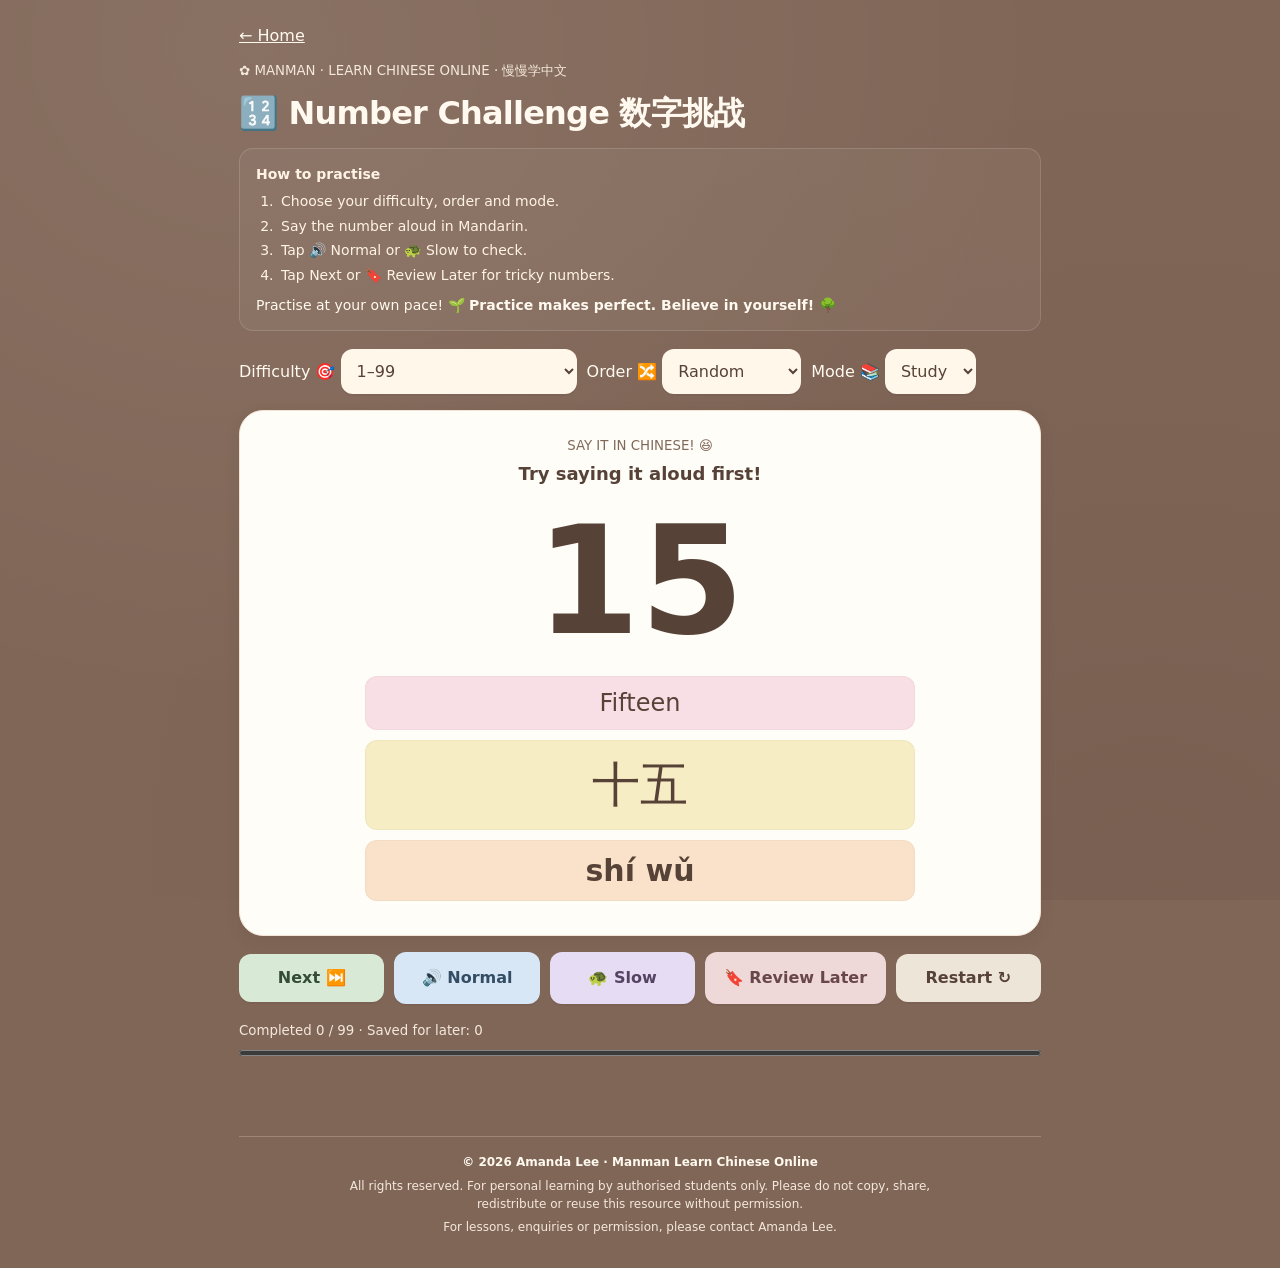
==== numbers.html @ 2c516706 "Match English–Chinese–Pinyin ordering and add restart outside Number Challenge card" ====
<!doctype html><html lang="en"><head><meta charset="utf-8"><meta name="viewport" content="width=device-width,initial-scale=1"><title>Manman · Learn Chinese Online</title><style>*{box-sizing:border-box}body{margin:0;background:#806657;color:#fff9ef;font:16px system-ui,sans-serif}main{max-width:850px;margin:auto;padding:24px}h1{margin:12px 0}p{line-height:1.5}select,button{font:inherit;border:0;border-radius:12px;padding:12px;color:#574238;background:#fff7e9}button{cursor:pointer;font-weight:700;min-height:48px}.controls,.actions{display:flex;flex-wrap:wrap;gap:10px;margin:16px 0;align-items:center}.card{background:#fffdf7;color:#574238;border-radius:24px;padding:24px;text-align:center}.number{font-size:clamp(80px,20vw,150px);font-weight:800;line-height:1.1;margin:12px}.hint{max-width:550px;margin:auto;display:grid;gap:10px}.hint div{padding:12px;border-radius:12px}.en{background:#f8dfe5;font-size:24px}.py{background:#f9e2c9;font-size:30px;font-weight:700}.zh{background:#f7edc4;font-size:48px}.actions button{flex:1 1 120px;background:#f6e5b9}.actions button.audio{background:#e6dcf3}small{color:#f4e8dc}[hidden]{display:none!important}#status{min-height:44px}button:focus-visible,select:focus-visible{outline:3px solid #f6e5b9}@media(max-width:600px){main{padding:15px}.controls label{flex:1 1 130px;display:flex;flex-direction:column;gap:5px}.controls select{width:100%}.card{padding:18px 12px}.actions button{flex:1 1 130px}.zh{font-size:clamp(32px,9vw,48px)}}#celebrate{position:fixed;inset:0;background:#49352de8;display:grid;place-items:center;z-index:10;padding:20px;overflow:hidden}#celebrate article{position:relative;z-index:2;text-align:center;background:#fffdf7;color:#574238;border-radius:24px;padding:32px;max-width:450px;width:100%;box-shadow:0 12px 40px #0004}#celebrate h2{font-size:clamp(24px,6vw,36px)}#celebrate button{background:#f6e5b9}.confetti{position:absolute;top:-20px;width:10px;height:16px;animation:fall 3s linear forwards;pointer-events:none}@keyframes fall{to{transform:translate(var(--drift),110vh) rotate(720deg)}}@media(prefers-reduced-motion:reduce){.confetti{display:none}}progress{width:100%;height:12px;accent-color:#f6e5b9;margin-top:8px}.actions .icon-button{font-size:26px;line-height:1;flex:0 1 76px;min-width:58px;min-height:52px}.actions #next{flex:1 1 140px}.actions #device{flex:1 1 100%}@media(max-width:420px){.actions{gap:8px}.actions .icon-button{flex:1 1 48px;min-width:48px}.actions #next{flex:1 1 100px}}.actions .icon-button{font-size:16px;line-height:1.35;flex:1 1 110px;min-width:98px;white-space:nowrap}.actions #next{flex:1 1 110px}@media(max-width:480px){.actions .icon-button,.actions #next{flex:1 1 calc(50% - 8px);min-width:0;font-size:15px}}.actions #later{flex:1 1 145px;background:#d7e7f6}.actions #later:disabled{opacity:.45;cursor:default}@media(max-width:480px){.actions #later{flex:1 1 calc(50% - 8px);min-width:0}}.practice-guide{border-top:1px solid #ffffff30;padding-top:16px;margin-top:8px;text-align:center;color:#f4e8dc;font-size:13px;line-height:1.6}.practice-guide strong{color:#fff9ef}.practice-guide p{margin:5px auto 0;max-width:550px}.actions #next{background:#d8ead5;color:#344c37}.actions #listen{background:#d7e7f6;color:#334d65}.actions #slow{background:#e6dcf3;color:#554364}.actions #later{background:#eed8d8;color:#68464b}.quick-guide{font-size:14px;line-height:1.6;margin:10px 0 18px;color:#fff3e5}.quick-guide p{margin:5px 0 0}.quick-guide .encourage{margin-top:9px;color:#fff9ef}.practice-guide{font-size:12px}.practice-guide p{max-width:650px}.practice-steps{margin:5px 0 0;padding-left:22px;line-height:1.6}.practice-steps li{padding-left:3px;margin:2px 0}.speak-prompt{font-size:clamp(15px,3.8vw,18px);font-weight:700;color:#574238;margin:6px 0 0}body{min-height:100vh;background-color:#806657;background-image:radial-gradient(ellipse at 20% 5%,#ffffff12,transparent 55%),radial-gradient(ellipse at 90% 95%,#3c241b18,transparent 65%);background-attachment:fixed}main{padding-bottom:32px}h1{letter-spacing:-.025em}button,select{box-shadow:0 2px 0 #49352d16}button:focus-visible,select:focus-visible,a:focus-visible{outline:3px solid #fff2d6;outline-offset:3px}.card,.feature{border:1px solid #f3e4d6;box-shadow:0 5px 16px #39291e16}.hint div,.tile{border:1px solid #5742380a}.quick-guide{background:#ffffff0c;border:1px solid #ffffff22;border-radius:14px;padding:14px 16px}.practice-guide,footer{border-color:#fff5e53b}progress{accent-color:#f7edc4}::selection{background:#f9e2c9;color:#574238}.actions #restart{background:#eee5d9;flex:1 1 110px}.actions #restart:focus-visible{outline:3px solid #fff2d6}</style></head><body><main><p style="margin:0 0 12px"><a href="/" style="color:#fff9ef">← Home</a></p><small>✿ MANMAN · LEARN CHINESE ONLINE · 慢慢学中文</small><h1>🔢 Number Challenge 数字挑战</h1><section class="quick-guide" aria-label="How to practise"><strong>How to practise</strong><ol class="practice-steps"><li>Choose your difficulty, order and mode.</li><li>Say the number aloud in Mandarin.</li><li>Tap 🔊 Normal or 🐢 Slow to check.</li><li>Tap Next or 🔖 Review Later for tricky numbers.</li></ol><p class="encourage">Practise at your own pace! 🌱 <strong>Practice makes perfect. Believe in yourself! 🌳</strong></p></section><div class="controls"><label>Difficulty 🎯 <select id="range"><option value="1-10">1–10</option><option value="11-20">11–20</option><option value="1-50">1–50</option><option selected value="1-99">1–99</option><option value="tens">20–90 · Tens</option><option value="hundreds">100–900 · Hundreds</option><option value="thousands">1000–9000 · Thousands</option></select></label><label>Order 🔀 <select id="order"><option value="random">Random</option><option value="asc">Ascending</option><option value="desc">Descending</option></select></label><label>Mode 📚 <select id="mode"><option value="study">Study</option><option value="quiz">Quiz</option></select></label></div><section class="card"><small style="color:#80695a">SAY IT IN CHINESE! 😆</small><p class="speak-prompt">Try saying it aloud first!</p><div class="number" id="num"></div><div id="hint" class="hint"><div id="en" class="en"></div><div id="zh" class="zh" lang="zh-CN"></div><div id="py" class="py"></div><span id="variant"></span></div><p id="prompt" hidden>Say it first, then show the answer.</p></section><div class="actions"><button id="next" aria-label="Next number">Next ⏭️</button><button id="show" hidden>Show answer</button><button class="audio icon-button" id="listen" aria-label="Listen at normal speed" title="Normal pronunciation">🔊 Normal</button><button class="audio icon-button" id="slow" aria-label="Listen at slow speed" title="Slow pronunciation">🐢 Slow</button><button class="icon-button" id="later" aria-label="Move this number to the end of the round" title="Review this number later">🔖 Review Later</button><button id="restart">Restart ↻</button><button id="device" hidden aria-label="Try alternative Mandarin audio">Try audio again 🔊</button></div><small id="progress" aria-live="polite"></small><progress id="bar" value="0" max="1" aria-label="Completed numbers"></progress><p id="status" role="status"></p><footer class="practice-guide"><strong>© 2026 Amanda Lee · Manman Learn Chinese Online</strong><p>All rights reserved. For personal learning by authorised students only. Please do not copy, share, redistribute or reuse this resource without permission.</p><p>For lessons, enquiries or permission, please contact Amanda Lee.</p></footer></main><div id="celebrate" hidden role="dialog" aria-modal="true" aria-labelledby="winTitle"><article><div style="font-size:54px">🎉</div><h2 id="winTitle">你做到了！！You did it！🎉</h2><p id="winText"></p><button id="again">Start another round →</button></article></div><script>
const $=id=>document.getElementById(id), chars=['','一','二','三','四','五','六','七','八','九'], pins=['','yī','èr','sān','sì','wǔ','liù','qī','bā','jiǔ'], ones=['','one','two','three','four','five','six','seven','eight','nine'], teens=['ten','eleven','twelve','thirteen','fourteen','fifteen','sixteen','seventeen','eighteen','nineteen'], tens=['','','twenty','thirty','forty','fifty','sixty','seventy','eighty','ninety'];
function data(n){let h,p,e,v='';if(n<10){h=chars[n];p=pins[n];e=ones[n]}else if(n<20){h='十'+chars[n%10];p='shí'+(n%10?' '+pins[n%10]:'');e=teens[n-10]}else if(n<100){let a=Math.floor(n/10),b=n%10;h=chars[a]+'十'+chars[b];p=pins[a]+' shí'+(b?' '+pins[b]:'');e=tens[a]+(b?'-'+ones[b]:'')}else{let k=n>=1000?1000:100,a=n/k,u=k===1000?'千':'百',s=k===1000?'qiān':'bǎi';h=(a===2?'两':chars[a])+u;p=(a===1?'yì':a===2?'liǎng':pins[a])+' '+s;e=ones[a]+(k===1000?' thousand':' hundred');if(a===2)v='Also correct: '+e+' — 二'+u+' (èr '+s+')'}return {h,p,e:e[0].toUpperCase()+e.slice(1),v}}
let queue=[],i=0,n=1,reveal=true,last=1,token=0,utter,finished=false;const deferred=new Set();const audio=new Audio();audio.preload='none';
function stop(){$('device').hidden=true;token++;audio.pause();audio.onplaying=null;audio.onended=null;audio.removeAttribute('src');audio.load();if(window.speechSynthesis)speechSynthesis.cancel()}
function round(){deferred.clear();finished=false;$('celebrate').hidden=true;let r=$('range').value,old=n;if(r==='tens')queue=Array.from({length:8},(_,j)=>(j+2)*10);else if(r==='hundreds'||r==='thousands')queue=Array.from({length:9},(_,j)=>(j+1)*(r==='hundreds'?100:1000));else{let [a,b]=r.split('-').map(Number);queue=Array.from({length:b-a+1},(_,j)=>a+j)}if($('order').value==='desc')queue.reverse();if($('order').value==='random'){for(let j=queue.length-1;j>0;j--){let k=Math.floor(Math.random()*(j+1));[queue[j],queue[k]]=[queue[k],queue[j]]}if(queue[0]===old&&queue.length>1)[queue[0],queue[1]]=[queue[1],queue[0]]}i=0}
function draw(){let d=data(n);$('num').textContent=n;$('en').textContent=d.e;$('py').textContent=d.p;$('zh').textContent=d.h;$('variant').textContent=d.v;$('hint').hidden=!reveal;$('prompt').hidden=reveal;$('show').hidden=reveal;$('progress').textContent='Completed '+(finished?i:Math.max(0,i-1))+' / '+queue.length+' · Saved for later: '+deferred.size;$('later').disabled=i===queue.length;$('later').title=i===queue.length?'This is the last remaining number':'Move this number to the end of the round';$('bar').max=queue.length;$('bar').value=finished?i:Math.max(0,i-1);$('next').textContent=i===queue.length?'Finish round 🎉':'Next ⏭️';$('next').setAttribute('aria-label',i===queue.length?'Finish round':'Next number')}
function celebrate(){finished=true;draw();$('winText').textContent='You completed all '+queue.length+' numbers. Great work!';$('celebrate').hidden=false;$('again').focus();document.querySelectorAll('.confetti').forEach(x=>x.remove());for(let j=0;j<45;j++){let x=document.createElement('i');x.className='confetti';x.style.left=Math.random()*100+'%';x.style.background=['#f8dfe5','#f6e5b9','#cceddf','#d7e7f6'][j%4];x.style.animationDelay=Math.random()*.9+'s';x.style.setProperty('--drift',(Math.random()*160-80)+'px');$('celebrate').appendChild(x);x.addEventListener('animationend',()=>x.remove())}}function next(){stop();if(i>0)deferred.delete(n);if(i>=queue.length){celebrate();return}n=queue[i++];reveal=$('mode').value==='study';$('status').textContent='';draw()}
function reviewLater(){if(finished||i>=queue.length)return;stop();deferred.add(n);queue.push(queue.splice(i-1,1)[0]);n=queue[i-1];reveal=$('mode').value==='study';draw();$('status').textContent='Saved for later. You’ll see that number again before the round ends.';}function device(){stop();let t=token,s=window.speechSynthesis;if(!s){$('status').textContent='Audio unavailable on this browser.';return}let v=s.getVoices().find(v=>/^zh[-_](CN|Hans|SG)/i.test(v.lang)||/^cmn/i.test(v.lang));if(!v){$('status').textContent='Enable a Mandarin voice in device settings and try again.';return}utter=new SpeechSynthesisUtterance(data(n).h);utter.lang=v.lang;utter.voice=v;utter.rate=last;utter.onend=()=>{if(t===token)$('status').textContent='Now repeat aloud.'};utter.onerror=()=>{if(t===token)$('status').textContent='Audio could not play. Please check your sound settings.'};$('status').textContent='Playing Mandarin pronunciation…';s.speak(utter)}
function play(rate){stop();last=rate;let t=token;$('status').textContent='Loading Mandarin audio…';audio.src='/api/audio?n='+n;audio.defaultPlaybackRate=rate;audio.playbackRate=rate;if('preservesPitch' in audio)audio.preservesPitch=true;if('webkitPreservesPitch' in audio)audio.webkitPreservesPitch=true;audio.onplaying=()=>{if(t===token){audio.playbackRate=rate;$('status').textContent=rate<1?'Playing slow Mandarin audio…':'Playing Mandarin audio…'}};audio.onended=()=>{if(t===token)$('status').textContent='Now repeat aloud.'};audio.play().catch(()=>{if(t===token){$('status').textContent='Audio unavailable. Tap Try audio again to use an alternative Mandarin voice.';$('device').hidden=false}})}
$('restart').onclick=()=>{round();next()};$('again').onclick=()=>{round();next();$('next').focus()};$('next').onclick=next;$('show').onclick=()=>{reveal=true;draw()};$('listen').onclick=()=>play(1);$('slow').onclick=()=>play(.7);$('later').onclick=reviewLater;$('device').onclick=device;$('range').onchange=$('order').onchange=()=>{round();next()};$('mode').onchange=()=>{reveal=$('mode').value==='study';draw()};if(window.speechSynthesis)speechSynthesis.getVoices();round();next();</script></body></html>
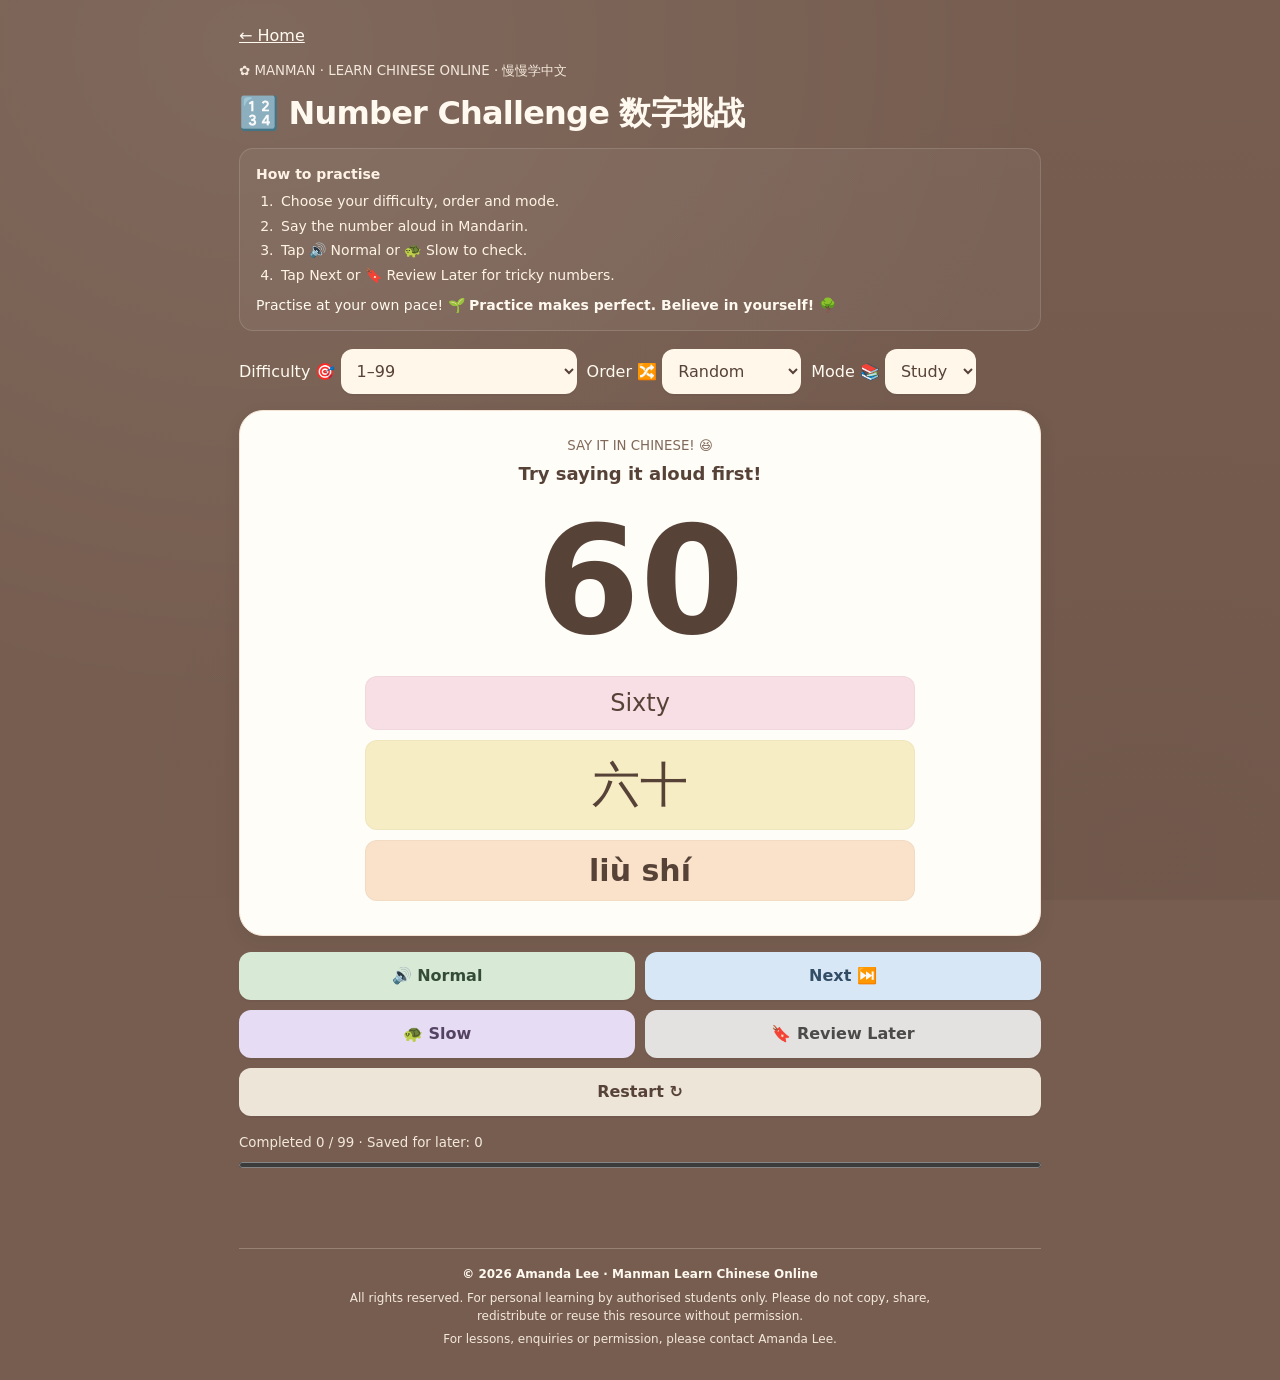
==== commit 30e8a125: "Darken coffee board and standardise two-column pastel practice controls" ====
--- a/numbers.html
+++ b/numbers.html
@@ -1,4 +1,4 @@
-<!doctype html><html lang="en"><head><meta charset="utf-8"><meta name="viewport" content="width=device-width,initial-scale=1"><title>Manman · Learn Chinese Online</title><style>*{box-sizing:border-box}body{margin:0;background:#806657;color:#fff9ef;font:16px system-ui,sans-serif}main{max-width:850px;margin:auto;padding:24px}h1{margin:12px 0}p{line-height:1.5}select,button{font:inherit;border:0;border-radius:12px;padding:12px;color:#574238;background:#fff7e9}button{cursor:pointer;font-weight:700;min-height:48px}.controls,.actions{display:flex;flex-wrap:wrap;gap:10px;margin:16px 0;align-items:center}.card{background:#fffdf7;color:#574238;border-radius:24px;padding:24px;text-align:center}.number{font-size:clamp(80px,20vw,150px);font-weight:800;line-height:1.1;margin:12px}.hint{max-width:550px;margin:auto;display:grid;gap:10px}.hint div{padding:12px;border-radius:12px}.en{background:#f8dfe5;font-size:24px}.py{background:#f9e2c9;font-size:30px;font-weight:700}.zh{background:#f7edc4;font-size:48px}.actions button{flex:1 1 120px;background:#f6e5b9}.actions button.audio{background:#e6dcf3}small{color:#f4e8dc}[hidden]{display:none!important}#status{min-height:44px}button:focus-visible,select:focus-visible{outline:3px solid #f6e5b9}@media(max-width:600px){main{padding:15px}.controls label{flex:1 1 130px;display:flex;flex-direction:column;gap:5px}.controls select{width:100%}.card{padding:18px 12px}.actions button{flex:1 1 130px}.zh{font-size:clamp(32px,9vw,48px)}}#celebrate{position:fixed;inset:0;background:#49352de8;display:grid;place-items:center;z-index:10;padding:20px;overflow:hidden}#celebrate article{position:relative;z-index:2;text-align:center;background:#fffdf7;color:#574238;border-radius:24px;padding:32px;max-width:450px;width:100%;box-shadow:0 12px 40px #0004}#celebrate h2{font-size:clamp(24px,6vw,36px)}#celebrate button{background:#f6e5b9}.confetti{position:absolute;top:-20px;width:10px;height:16px;animation:fall 3s linear forwards;pointer-events:none}@keyframes fall{to{transform:translate(var(--drift),110vh) rotate(720deg)}}@media(prefers-reduced-motion:reduce){.confetti{display:none}}progress{width:100%;height:12px;accent-color:#f6e5b9;margin-top:8px}.actions .icon-button{font-size:26px;line-height:1;flex:0 1 76px;min-width:58px;min-height:52px}.actions #next{flex:1 1 140px}.actions #device{flex:1 1 100%}@media(max-width:420px){.actions{gap:8px}.actions .icon-button{flex:1 1 48px;min-width:48px}.actions #next{flex:1 1 100px}}.actions .icon-button{font-size:16px;line-height:1.35;flex:1 1 110px;min-width:98px;white-space:nowrap}.actions #next{flex:1 1 110px}@media(max-width:480px){.actions .icon-button,.actions #next{flex:1 1 calc(50% - 8px);min-width:0;font-size:15px}}.actions #later{flex:1 1 145px;background:#d7e7f6}.actions #later:disabled{opacity:.45;cursor:default}@media(max-width:480px){.actions #later{flex:1 1 calc(50% - 8px);min-width:0}}.practice-guide{border-top:1px solid #ffffff30;padding-top:16px;margin-top:8px;text-align:center;color:#f4e8dc;font-size:13px;line-height:1.6}.practice-guide strong{color:#fff9ef}.practice-guide p{margin:5px auto 0;max-width:550px}.actions #next{background:#d8ead5;color:#344c37}.actions #listen{background:#d7e7f6;color:#334d65}.actions #slow{background:#e6dcf3;color:#554364}.actions #later{background:#eed8d8;color:#68464b}.quick-guide{font-size:14px;line-height:1.6;margin:10px 0 18px;color:#fff3e5}.quick-guide p{margin:5px 0 0}.quick-guide .encourage{margin-top:9px;color:#fff9ef}.practice-guide{font-size:12px}.practice-guide p{max-width:650px}.practice-steps{margin:5px 0 0;padding-left:22px;line-height:1.6}.practice-steps li{padding-left:3px;margin:2px 0}.speak-prompt{font-size:clamp(15px,3.8vw,18px);font-weight:700;color:#574238;margin:6px 0 0}body{min-height:100vh;background-color:#806657;background-image:radial-gradient(ellipse at 20% 5%,#ffffff12,transparent 55%),radial-gradient(ellipse at 90% 95%,#3c241b18,transparent 65%);background-attachment:fixed}main{padding-bottom:32px}h1{letter-spacing:-.025em}button,select{box-shadow:0 2px 0 #49352d16}button:focus-visible,select:focus-visible,a:focus-visible{outline:3px solid #fff2d6;outline-offset:3px}.card,.feature{border:1px solid #f3e4d6;box-shadow:0 5px 16px #39291e16}.hint div,.tile{border:1px solid #5742380a}.quick-guide{background:#ffffff0c;border:1px solid #ffffff22;border-radius:14px;padding:14px 16px}.practice-guide,footer{border-color:#fff5e53b}progress{accent-color:#f7edc4}::selection{background:#f9e2c9;color:#574238}.actions #restart{background:#eee5d9;flex:1 1 110px}.actions #restart:focus-visible{outline:3px solid #fff2d6}</style></head><body><main><p style="margin:0 0 12px"><a href="/" style="color:#fff9ef">← Home</a></p><small>✿ MANMAN · LEARN CHINESE ONLINE · 慢慢学中文</small><h1>🔢 Number Challenge 数字挑战</h1><section class="quick-guide" aria-label="How to practise"><strong>How to practise</strong><ol class="practice-steps"><li>Choose your difficulty, order and mode.</li><li>Say the number aloud in Mandarin.</li><li>Tap 🔊 Normal or 🐢 Slow to check.</li><li>Tap Next or 🔖 Review Later for tricky numbers.</li></ol><p class="encourage">Practise at your own pace! 🌱 <strong>Practice makes perfect. Believe in yourself! 🌳</strong></p></section><div class="controls"><label>Difficulty 🎯 <select id="range"><option value="1-10">1–10</option><option value="11-20">11–20</option><option value="1-50">1–50</option><option selected value="1-99">1–99</option><option value="tens">20–90 · Tens</option><option value="hundreds">100–900 · Hundreds</option><option value="thousands">1000–9000 · Thousands</option></select></label><label>Order 🔀 <select id="order"><option value="random">Random</option><option value="asc">Ascending</option><option value="desc">Descending</option></select></label><label>Mode 📚 <select id="mode"><option value="study">Study</option><option value="quiz">Quiz</option></select></label></div><section class="card"><small style="color:#80695a">SAY IT IN CHINESE! 😆</small><p class="speak-prompt">Try saying it aloud first!</p><div class="number" id="num"></div><div id="hint" class="hint"><div id="en" class="en"></div><div id="zh" class="zh" lang="zh-CN"></div><div id="py" class="py"></div><span id="variant"></span></div><p id="prompt" hidden>Say it first, then show the answer.</p></section><div class="actions"><button id="next" aria-label="Next number">Next ⏭️</button><button id="show" hidden>Show answer</button><button class="audio icon-button" id="listen" aria-label="Listen at normal speed" title="Normal pronunciation">🔊 Normal</button><button class="audio icon-button" id="slow" aria-label="Listen at slow speed" title="Slow pronunciation">🐢 Slow</button><button class="icon-button" id="later" aria-label="Move this number to the end of the round" title="Review this number later">🔖 Review Later</button><button id="restart">Restart ↻</button><button id="device" hidden aria-label="Try alternative Mandarin audio">Try audio again 🔊</button></div><small id="progress" aria-live="polite"></small><progress id="bar" value="0" max="1" aria-label="Completed numbers"></progress><p id="status" role="status"></p><footer class="practice-guide"><strong>© 2026 Amanda Lee · Manman Learn Chinese Online</strong><p>All rights reserved. For personal learning by authorised students only. Please do not copy, share, redistribute or reuse this resource without permission.</p><p>For lessons, enquiries or permission, please contact Amanda Lee.</p></footer></main><div id="celebrate" hidden role="dialog" aria-modal="true" aria-labelledby="winTitle"><article><div style="font-size:54px">🎉</div><h2 id="winTitle">你做到了！！You did it！🎉</h2><p id="winText"></p><button id="again">Start another round →</button></article></div><script>
+<!doctype html><html lang="en"><head><meta charset="utf-8"><meta name="viewport" content="width=device-width,initial-scale=1"><title>Manman · Learn Chinese Online</title><style>*{box-sizing:border-box}body{margin:0;background:#765D50;color:#fff9ef;font:16px system-ui,sans-serif}main{max-width:850px;margin:auto;padding:24px}h1{margin:12px 0}p{line-height:1.5}select,button{font:inherit;border:0;border-radius:12px;padding:12px;color:#574238;background:#fff7e9}button{cursor:pointer;font-weight:700;min-height:48px}.controls,.actions{display:flex;flex-wrap:wrap;gap:10px;margin:16px 0;align-items:center}.card{background:#fffdf7;color:#574238;border-radius:24px;padding:24px;text-align:center}.number{font-size:clamp(80px,20vw,150px);font-weight:800;line-height:1.1;margin:12px}.hint{max-width:550px;margin:auto;display:grid;gap:10px}.hint div{padding:12px;border-radius:12px}.en{background:#f8dfe5;font-size:24px}.py{background:#f9e2c9;font-size:30px;font-weight:700}.zh{background:#f7edc4;font-size:48px}.actions button{flex:1 1 120px;background:#f6e5b9}.actions button.audio{background:#e6dcf3}small{color:#f4e8dc}[hidden]{display:none!important}#status{min-height:44px}button:focus-visible,select:focus-visible{outline:3px solid #f6e5b9}@media(max-width:600px){main{padding:15px}.controls label{flex:1 1 130px;display:flex;flex-direction:column;gap:5px}.controls select{width:100%}.card{padding:18px 12px}.actions button{flex:1 1 130px}.zh{font-size:clamp(32px,9vw,48px)}}#celebrate{position:fixed;inset:0;background:#49352de8;display:grid;place-items:center;z-index:10;padding:20px;overflow:hidden}#celebrate article{position:relative;z-index:2;text-align:center;background:#fffdf7;color:#574238;border-radius:24px;padding:32px;max-width:450px;width:100%;box-shadow:0 12px 40px #0004}#celebrate h2{font-size:clamp(24px,6vw,36px)}#celebrate button{background:#f6e5b9}.confetti{position:absolute;top:-20px;width:10px;height:16px;animation:fall 3s linear forwards;pointer-events:none}@keyframes fall{to{transform:translate(var(--drift),110vh) rotate(720deg)}}@media(prefers-reduced-motion:reduce){.confetti{display:none}}progress{width:100%;height:12px;accent-color:#f6e5b9;margin-top:8px}.actions .icon-button{font-size:26px;line-height:1;flex:0 1 76px;min-width:58px;min-height:52px}.actions #next{flex:1 1 140px}.actions #device{flex:1 1 100%}@media(max-width:420px){.actions{gap:8px}.actions .icon-button{flex:1 1 48px;min-width:48px}.actions #next{flex:1 1 100px}}.actions .icon-button{font-size:16px;line-height:1.35;flex:1 1 110px;min-width:98px;white-space:nowrap}.actions #next{flex:1 1 110px}@media(max-width:480px){.actions .icon-button,.actions #next{flex:1 1 calc(50% - 8px);min-width:0;font-size:15px}}.actions #later{flex:1 1 145px;background:#d7e7f6}.actions #later:disabled{opacity:.45;cursor:default}@media(max-width:480px){.actions #later{flex:1 1 calc(50% - 8px);min-width:0}}.practice-guide{border-top:1px solid #ffffff30;padding-top:16px;margin-top:8px;text-align:center;color:#f4e8dc;font-size:13px;line-height:1.6}.practice-guide strong{color:#fff9ef}.practice-guide p{margin:5px auto 0;max-width:550px}.actions #next{background:#d8ead5;color:#344c37}.actions #listen{background:#d7e7f6;color:#334d65}.actions #slow{background:#e6dcf3;color:#554364}.actions #later{background:#eed8d8;color:#68464b}.quick-guide{font-size:14px;line-height:1.6;margin:10px 0 18px;color:#fff3e5}.quick-guide p{margin:5px 0 0}.quick-guide .encourage{margin-top:9px;color:#fff9ef}.practice-guide{font-size:12px}.practice-guide p{max-width:650px}.practice-steps{margin:5px 0 0;padding-left:22px;line-height:1.6}.practice-steps li{padding-left:3px;margin:2px 0}.speak-prompt{font-size:clamp(15px,3.8vw,18px);font-weight:700;color:#574238;margin:6px 0 0}body{min-height:100vh;background-color:#765D50;background-image:radial-gradient(ellipse at 20% 5%,#ffffff12,transparent 55%),radial-gradient(ellipse at 90% 95%,#3c241b18,transparent 65%);background-attachment:fixed}main{padding-bottom:32px}h1{letter-spacing:-.025em}button,select{box-shadow:0 2px 0 #49352d16}button:focus-visible,select:focus-visible,a:focus-visible{outline:3px solid #fff2d6;outline-offset:3px}.card,.feature{border:1px solid #f3e4d6;box-shadow:0 5px 16px #39291e16}.hint div,.tile{border:1px solid #5742380a}.quick-guide{background:#ffffff0c;border:1px solid #ffffff22;border-radius:14px;padding:14px 16px}.practice-guide,footer{border-color:#fff5e53b}progress{accent-color:#f7edc4}::selection{background:#f9e2c9;color:#574238}.actions #restart{background:#eee5d9;flex:1 1 110px}.actions #restart:focus-visible{outline:3px solid #fff2d6}.practice-actions{display:grid;grid-template-columns:repeat(2,minmax(0,1fr));gap:10px;align-items:stretch}.practice-actions button,.practice-actions .icon-button{width:100%;min-width:0;white-space:normal;margin:0;min-height:48px;font-size:16px}.practice-actions #listen{grid-column:1;grid-row:1;background:#D8EAD5;color:#344C37}.practice-actions #next{grid-column:2;grid-row:1;background:#D7E7F6;color:#334D65}.practice-actions #slow{grid-column:1;grid-row:2;background:#E6DCF3;color:#554364}.practice-actions #later{grid-column:2;grid-row:2;background:#E3E2E1;color:#4D4B49}.practice-actions #show,.practice-actions #restart,.practice-actions #device,.practice-actions #backup{grid-column:1/-1}.practice-actions #show{background:#F7EDC4}.practice-actions #restart{background:#EEE5D9}.practice-actions #answerNormal{background:#D8EAD5}.practice-actions #answerSlow{background:#E6DCF3}</style></head><body><main><p style="margin:0 0 12px"><a href="/" style="color:#fff9ef">← Home</a></p><small>✿ MANMAN · LEARN CHINESE ONLINE · 慢慢学中文</small><h1>🔢 Number Challenge 数字挑战</h1><section class="quick-guide" aria-label="How to practise"><strong>How to practise</strong><ol class="practice-steps"><li>Choose your difficulty, order and mode.</li><li>Say the number aloud in Mandarin.</li><li>Tap 🔊 Normal or 🐢 Slow to check.</li><li>Tap Next or 🔖 Review Later for tricky numbers.</li></ol><p class="encourage">Practise at your own pace! 🌱 <strong>Practice makes perfect. Believe in yourself! 🌳</strong></p></section><div class="controls"><label>Difficulty 🎯 <select id="range"><option value="1-10">1–10</option><option value="11-20">11–20</option><option value="1-50">1–50</option><option selected value="1-99">1–99</option><option value="tens">20–90 · Tens</option><option value="hundreds">100–900 · Hundreds</option><option value="thousands">1000–9000 · Thousands</option></select></label><label>Order 🔀 <select id="order"><option value="random">Random</option><option value="asc">Ascending</option><option value="desc">Descending</option></select></label><label>Mode 📚 <select id="mode"><option value="study">Study</option><option value="quiz">Quiz</option></select></label></div><section class="card"><small style="color:#80695a">SAY IT IN CHINESE! 😆</small><p class="speak-prompt">Try saying it aloud first!</p><div class="number" id="num"></div><div id="hint" class="hint"><div id="en" class="en"></div><div id="zh" class="zh" lang="zh-CN"></div><div id="py" class="py"></div><span id="variant"></span></div><p id="prompt" hidden>Say it first, then show the answer.</p></section><div class="actions practice-actions"><button class="audio icon-button" id="listen" aria-label="Listen at normal speed" title="Normal pronunciation">🔊 Normal</button><button id="next" aria-label="Next number">Next ⏭️</button><button class="audio icon-button" id="slow" aria-label="Listen at slow speed" title="Slow pronunciation">🐢 Slow</button><button class="icon-button" id="later" aria-label="Move this number to the end of the round" title="Review this number later">🔖 Review Later</button><button id="show" hidden>Show answer</button><button id="restart">Restart ↻</button><button id="device" hidden aria-label="Try alternative Mandarin audio">Try audio again 🔊</button></div><small id="progress" aria-live="polite"></small><progress id="bar" value="0" max="1" aria-label="Completed numbers"></progress><p id="status" role="status"></p><footer class="practice-guide"><strong>© 2026 Amanda Lee · Manman Learn Chinese Online</strong><p>All rights reserved. For personal learning by authorised students only. Please do not copy, share, redistribute or reuse this resource without permission.</p><p>For lessons, enquiries or permission, please contact Amanda Lee.</p></footer></main><div id="celebrate" hidden role="dialog" aria-modal="true" aria-labelledby="winTitle"><article><div style="font-size:54px">🎉</div><h2 id="winTitle">你做到了！！You did it！🎉</h2><p id="winText"></p><button id="again">Start another round →</button></article></div><script>
 const $=id=>document.getElementById(id), chars=['','一','二','三','四','五','六','七','八','九'], pins=['','yī','èr','sān','sì','wǔ','liù','qī','bā','jiǔ'], ones=['','one','two','three','four','five','six','seven','eight','nine'], teens=['ten','eleven','twelve','thirteen','fourteen','fifteen','sixteen','seventeen','eighteen','nineteen'], tens=['','','twenty','thirty','forty','fifty','sixty','seventy','eighty','ninety'];
 function data(n){let h,p,e,v='';if(n<10){h=chars[n];p=pins[n];e=ones[n]}else if(n<20){h='十'+chars[n%10];p='shí'+(n%10?' '+pins[n%10]:'');e=teens[n-10]}else if(n<100){let a=Math.floor(n/10),b=n%10;h=chars[a]+'十'+chars[b];p=pins[a]+' shí'+(b?' '+pins[b]:'');e=tens[a]+(b?'-'+ones[b]:'')}else{let k=n>=1000?1000:100,a=n/k,u=k===1000?'千':'百',s=k===1000?'qiān':'bǎi';h=(a===2?'两':chars[a])+u;p=(a===1?'yì':a===2?'liǎng':pins[a])+' '+s;e=ones[a]+(k===1000?' thousand':' hundred');if(a===2)v='Also correct: '+e+' — 二'+u+' (èr '+s+')'}return {h,p,e:e[0].toUpperCase()+e.slice(1),v}}
 let queue=[],i=0,n=1,reveal=true,last=1,token=0,utter,finished=false;const deferred=new Set();const audio=new Audio();audio.preload='none';
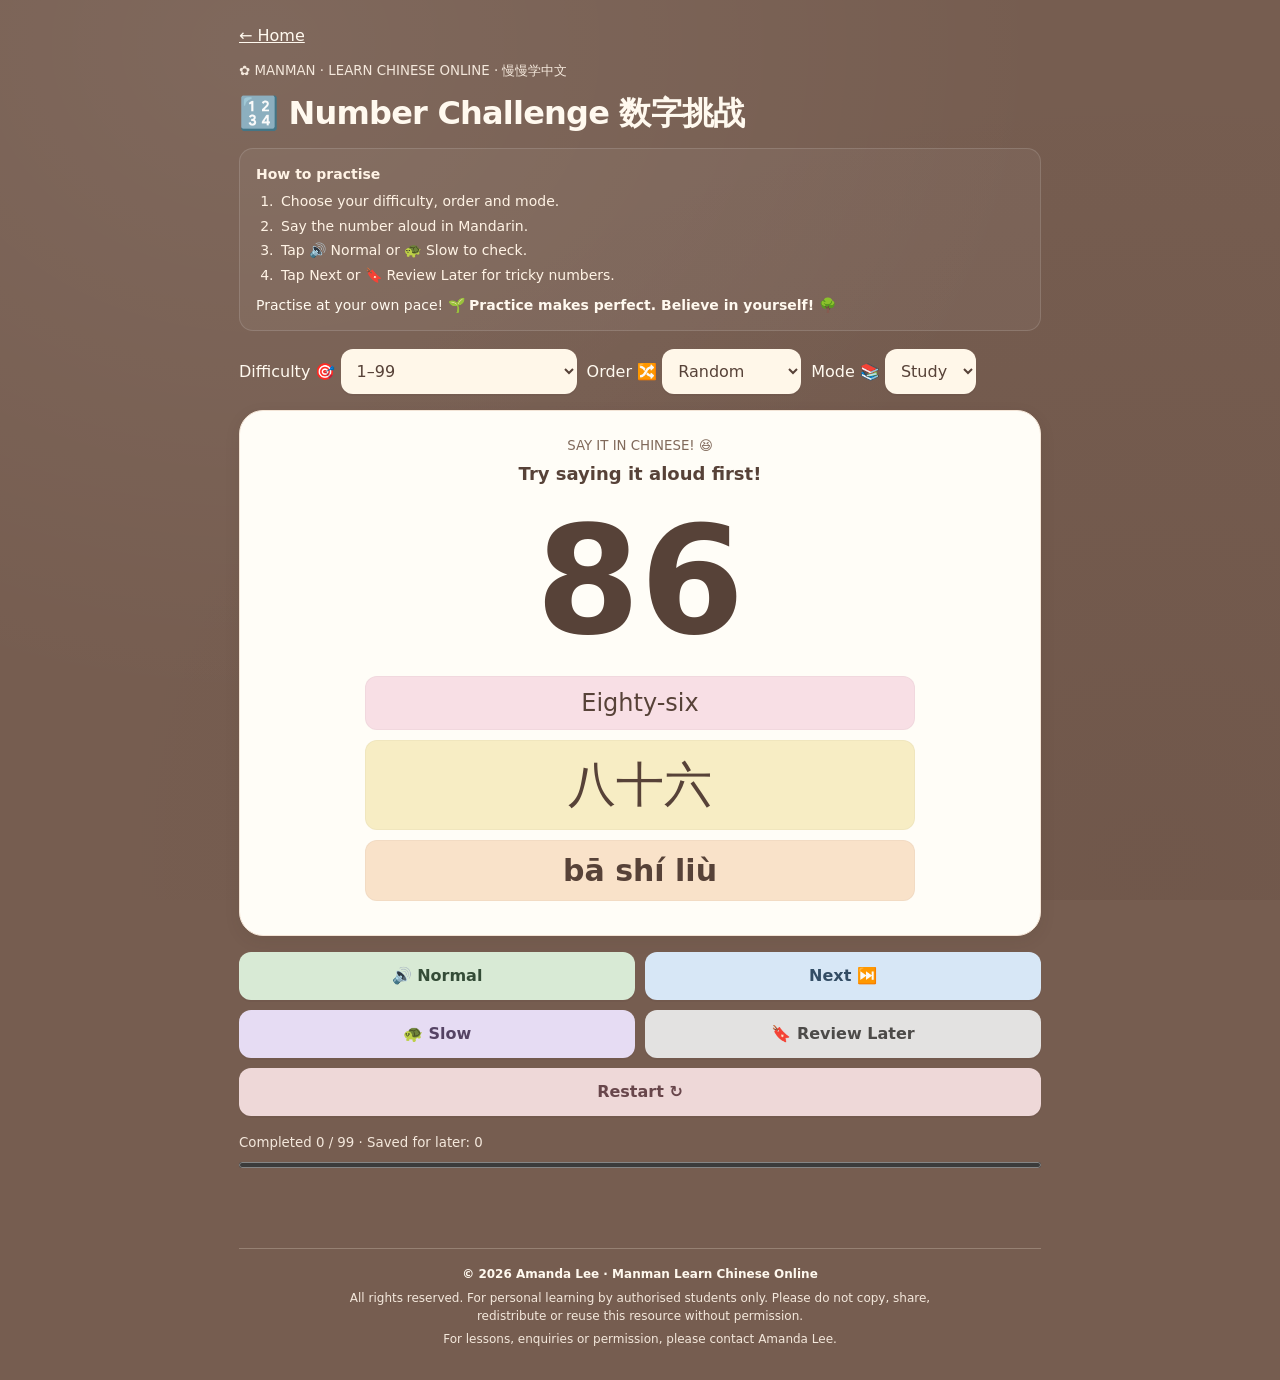
==== commit 748d9b9c: "Use muted rose pastel for Restart button" ====
--- a/numbers.html
+++ b/numbers.html
@@ -1,4 +1,4 @@
-<!doctype html><html lang="en"><head><meta charset="utf-8"><meta name="viewport" content="width=device-width,initial-scale=1"><title>Manman · Learn Chinese Online</title><style>*{box-sizing:border-box}body{margin:0;background:#765D50;color:#fff9ef;font:16px system-ui,sans-serif}main{max-width:850px;margin:auto;padding:24px}h1{margin:12px 0}p{line-height:1.5}select,button{font:inherit;border:0;border-radius:12px;padding:12px;color:#574238;background:#fff7e9}button{cursor:pointer;font-weight:700;min-height:48px}.controls,.actions{display:flex;flex-wrap:wrap;gap:10px;margin:16px 0;align-items:center}.card{background:#fffdf7;color:#574238;border-radius:24px;padding:24px;text-align:center}.number{font-size:clamp(80px,20vw,150px);font-weight:800;line-height:1.1;margin:12px}.hint{max-width:550px;margin:auto;display:grid;gap:10px}.hint div{padding:12px;border-radius:12px}.en{background:#f8dfe5;font-size:24px}.py{background:#f9e2c9;font-size:30px;font-weight:700}.zh{background:#f7edc4;font-size:48px}.actions button{flex:1 1 120px;background:#f6e5b9}.actions button.audio{background:#e6dcf3}small{color:#f4e8dc}[hidden]{display:none!important}#status{min-height:44px}button:focus-visible,select:focus-visible{outline:3px solid #f6e5b9}@media(max-width:600px){main{padding:15px}.controls label{flex:1 1 130px;display:flex;flex-direction:column;gap:5px}.controls select{width:100%}.card{padding:18px 12px}.actions button{flex:1 1 130px}.zh{font-size:clamp(32px,9vw,48px)}}#celebrate{position:fixed;inset:0;background:#49352de8;display:grid;place-items:center;z-index:10;padding:20px;overflow:hidden}#celebrate article{position:relative;z-index:2;text-align:center;background:#fffdf7;color:#574238;border-radius:24px;padding:32px;max-width:450px;width:100%;box-shadow:0 12px 40px #0004}#celebrate h2{font-size:clamp(24px,6vw,36px)}#celebrate button{background:#f6e5b9}.confetti{position:absolute;top:-20px;width:10px;height:16px;animation:fall 3s linear forwards;pointer-events:none}@keyframes fall{to{transform:translate(var(--drift),110vh) rotate(720deg)}}@media(prefers-reduced-motion:reduce){.confetti{display:none}}progress{width:100%;height:12px;accent-color:#f6e5b9;margin-top:8px}.actions .icon-button{font-size:26px;line-height:1;flex:0 1 76px;min-width:58px;min-height:52px}.actions #next{flex:1 1 140px}.actions #device{flex:1 1 100%}@media(max-width:420px){.actions{gap:8px}.actions .icon-button{flex:1 1 48px;min-width:48px}.actions #next{flex:1 1 100px}}.actions .icon-button{font-size:16px;line-height:1.35;flex:1 1 110px;min-width:98px;white-space:nowrap}.actions #next{flex:1 1 110px}@media(max-width:480px){.actions .icon-button,.actions #next{flex:1 1 calc(50% - 8px);min-width:0;font-size:15px}}.actions #later{flex:1 1 145px;background:#d7e7f6}.actions #later:disabled{opacity:.45;cursor:default}@media(max-width:480px){.actions #later{flex:1 1 calc(50% - 8px);min-width:0}}.practice-guide{border-top:1px solid #ffffff30;padding-top:16px;margin-top:8px;text-align:center;color:#f4e8dc;font-size:13px;line-height:1.6}.practice-guide strong{color:#fff9ef}.practice-guide p{margin:5px auto 0;max-width:550px}.actions #next{background:#d8ead5;color:#344c37}.actions #listen{background:#d7e7f6;color:#334d65}.actions #slow{background:#e6dcf3;color:#554364}.actions #later{background:#eed8d8;color:#68464b}.quick-guide{font-size:14px;line-height:1.6;margin:10px 0 18px;color:#fff3e5}.quick-guide p{margin:5px 0 0}.quick-guide .encourage{margin-top:9px;color:#fff9ef}.practice-guide{font-size:12px}.practice-guide p{max-width:650px}.practice-steps{margin:5px 0 0;padding-left:22px;line-height:1.6}.practice-steps li{padding-left:3px;margin:2px 0}.speak-prompt{font-size:clamp(15px,3.8vw,18px);font-weight:700;color:#574238;margin:6px 0 0}body{min-height:100vh;background-color:#765D50;background-image:radial-gradient(ellipse at 20% 5%,#ffffff12,transparent 55%),radial-gradient(ellipse at 90% 95%,#3c241b18,transparent 65%);background-attachment:fixed}main{padding-bottom:32px}h1{letter-spacing:-.025em}button,select{box-shadow:0 2px 0 #49352d16}button:focus-visible,select:focus-visible,a:focus-visible{outline:3px solid #fff2d6;outline-offset:3px}.card,.feature{border:1px solid #f3e4d6;box-shadow:0 5px 16px #39291e16}.hint div,.tile{border:1px solid #5742380a}.quick-guide{background:#ffffff0c;border:1px solid #ffffff22;border-radius:14px;padding:14px 16px}.practice-guide,footer{border-color:#fff5e53b}progress{accent-color:#f7edc4}::selection{background:#f9e2c9;color:#574238}.actions #restart{background:#eee5d9;flex:1 1 110px}.actions #restart:focus-visible{outline:3px solid #fff2d6}.practice-actions{display:grid;grid-template-columns:repeat(2,minmax(0,1fr));gap:10px;align-items:stretch}.practice-actions button,.practice-actions .icon-button{width:100%;min-width:0;white-space:normal;margin:0;min-height:48px;font-size:16px}.practice-actions #listen{grid-column:1;grid-row:1;background:#D8EAD5;color:#344C37}.practice-actions #next{grid-column:2;grid-row:1;background:#D7E7F6;color:#334D65}.practice-actions #slow{grid-column:1;grid-row:2;background:#E6DCF3;color:#554364}.practice-actions #later{grid-column:2;grid-row:2;background:#E3E2E1;color:#4D4B49}.practice-actions #show,.practice-actions #restart,.practice-actions #device,.practice-actions #backup{grid-column:1/-1}.practice-actions #show{background:#F7EDC4}.practice-actions #restart{background:#EEE5D9}.practice-actions #answerNormal{background:#D8EAD5}.practice-actions #answerSlow{background:#E6DCF3}</style></head><body><main><p style="margin:0 0 12px"><a href="/" style="color:#fff9ef">← Home</a></p><small>✿ MANMAN · LEARN CHINESE ONLINE · 慢慢学中文</small><h1>🔢 Number Challenge 数字挑战</h1><section class="quick-guide" aria-label="How to practise"><strong>How to practise</strong><ol class="practice-steps"><li>Choose your difficulty, order and mode.</li><li>Say the number aloud in Mandarin.</li><li>Tap 🔊 Normal or 🐢 Slow to check.</li><li>Tap Next or 🔖 Review Later for tricky numbers.</li></ol><p class="encourage">Practise at your own pace! 🌱 <strong>Practice makes perfect. Believe in yourself! 🌳</strong></p></section><div class="controls"><label>Difficulty 🎯 <select id="range"><option value="1-10">1–10</option><option value="11-20">11–20</option><option value="1-50">1–50</option><option selected value="1-99">1–99</option><option value="tens">20–90 · Tens</option><option value="hundreds">100–900 · Hundreds</option><option value="thousands">1000–9000 · Thousands</option></select></label><label>Order 🔀 <select id="order"><option value="random">Random</option><option value="asc">Ascending</option><option value="desc">Descending</option></select></label><label>Mode 📚 <select id="mode"><option value="study">Study</option><option value="quiz">Quiz</option></select></label></div><section class="card"><small style="color:#80695a">SAY IT IN CHINESE! 😆</small><p class="speak-prompt">Try saying it aloud first!</p><div class="number" id="num"></div><div id="hint" class="hint"><div id="en" class="en"></div><div id="zh" class="zh" lang="zh-CN"></div><div id="py" class="py"></div><span id="variant"></span></div><p id="prompt" hidden>Say it first, then show the answer.</p></section><div class="actions practice-actions"><button class="audio icon-button" id="listen" aria-label="Listen at normal speed" title="Normal pronunciation">🔊 Normal</button><button id="next" aria-label="Next number">Next ⏭️</button><button class="audio icon-button" id="slow" aria-label="Listen at slow speed" title="Slow pronunciation">🐢 Slow</button><button class="icon-button" id="later" aria-label="Move this number to the end of the round" title="Review this number later">🔖 Review Later</button><button id="show" hidden>Show answer</button><button id="restart">Restart ↻</button><button id="device" hidden aria-label="Try alternative Mandarin audio">Try audio again 🔊</button></div><small id="progress" aria-live="polite"></small><progress id="bar" value="0" max="1" aria-label="Completed numbers"></progress><p id="status" role="status"></p><footer class="practice-guide"><strong>© 2026 Amanda Lee · Manman Learn Chinese Online</strong><p>All rights reserved. For personal learning by authorised students only. Please do not copy, share, redistribute or reuse this resource without permission.</p><p>For lessons, enquiries or permission, please contact Amanda Lee.</p></footer></main><div id="celebrate" hidden role="dialog" aria-modal="true" aria-labelledby="winTitle"><article><div style="font-size:54px">🎉</div><h2 id="winTitle">你做到了！！You did it！🎉</h2><p id="winText"></p><button id="again">Start another round →</button></article></div><script>
+<!doctype html><html lang="en"><head><meta charset="utf-8"><meta name="viewport" content="width=device-width,initial-scale=1"><title>Manman · Learn Chinese Online</title><style>*{box-sizing:border-box}body{margin:0;background:#765D50;color:#fff9ef;font:16px system-ui,sans-serif}main{max-width:850px;margin:auto;padding:24px}h1{margin:12px 0}p{line-height:1.5}select,button{font:inherit;border:0;border-radius:12px;padding:12px;color:#574238;background:#fff7e9}button{cursor:pointer;font-weight:700;min-height:48px}.controls,.actions{display:flex;flex-wrap:wrap;gap:10px;margin:16px 0;align-items:center}.card{background:#fffdf7;color:#574238;border-radius:24px;padding:24px;text-align:center}.number{font-size:clamp(80px,20vw,150px);font-weight:800;line-height:1.1;margin:12px}.hint{max-width:550px;margin:auto;display:grid;gap:10px}.hint div{padding:12px;border-radius:12px}.en{background:#f8dfe5;font-size:24px}.py{background:#f9e2c9;font-size:30px;font-weight:700}.zh{background:#f7edc4;font-size:48px}.actions button{flex:1 1 120px;background:#f6e5b9}.actions button.audio{background:#e6dcf3}small{color:#f4e8dc}[hidden]{display:none!important}#status{min-height:44px}button:focus-visible,select:focus-visible{outline:3px solid #f6e5b9}@media(max-width:600px){main{padding:15px}.controls label{flex:1 1 130px;display:flex;flex-direction:column;gap:5px}.controls select{width:100%}.card{padding:18px 12px}.actions button{flex:1 1 130px}.zh{font-size:clamp(32px,9vw,48px)}}#celebrate{position:fixed;inset:0;background:#49352de8;display:grid;place-items:center;z-index:10;padding:20px;overflow:hidden}#celebrate article{position:relative;z-index:2;text-align:center;background:#fffdf7;color:#574238;border-radius:24px;padding:32px;max-width:450px;width:100%;box-shadow:0 12px 40px #0004}#celebrate h2{font-size:clamp(24px,6vw,36px)}#celebrate button{background:#f6e5b9}.confetti{position:absolute;top:-20px;width:10px;height:16px;animation:fall 3s linear forwards;pointer-events:none}@keyframes fall{to{transform:translate(var(--drift),110vh) rotate(720deg)}}@media(prefers-reduced-motion:reduce){.confetti{display:none}}progress{width:100%;height:12px;accent-color:#f6e5b9;margin-top:8px}.actions .icon-button{font-size:26px;line-height:1;flex:0 1 76px;min-width:58px;min-height:52px}.actions #next{flex:1 1 140px}.actions #device{flex:1 1 100%}@media(max-width:420px){.actions{gap:8px}.actions .icon-button{flex:1 1 48px;min-width:48px}.actions #next{flex:1 1 100px}}.actions .icon-button{font-size:16px;line-height:1.35;flex:1 1 110px;min-width:98px;white-space:nowrap}.actions #next{flex:1 1 110px}@media(max-width:480px){.actions .icon-button,.actions #next{flex:1 1 calc(50% - 8px);min-width:0;font-size:15px}}.actions #later{flex:1 1 145px;background:#d7e7f6}.actions #later:disabled{opacity:.45;cursor:default}@media(max-width:480px){.actions #later{flex:1 1 calc(50% - 8px);min-width:0}}.practice-guide{border-top:1px solid #ffffff30;padding-top:16px;margin-top:8px;text-align:center;color:#f4e8dc;font-size:13px;line-height:1.6}.practice-guide strong{color:#fff9ef}.practice-guide p{margin:5px auto 0;max-width:550px}.actions #next{background:#d8ead5;color:#344c37}.actions #listen{background:#d7e7f6;color:#334d65}.actions #slow{background:#e6dcf3;color:#554364}.actions #later{background:#eed8d8;color:#68464b}.quick-guide{font-size:14px;line-height:1.6;margin:10px 0 18px;color:#fff3e5}.quick-guide p{margin:5px 0 0}.quick-guide .encourage{margin-top:9px;color:#fff9ef}.practice-guide{font-size:12px}.practice-guide p{max-width:650px}.practice-steps{margin:5px 0 0;padding-left:22px;line-height:1.6}.practice-steps li{padding-left:3px;margin:2px 0}.speak-prompt{font-size:clamp(15px,3.8vw,18px);font-weight:700;color:#574238;margin:6px 0 0}body{min-height:100vh;background-color:#765D50;background-image:radial-gradient(ellipse at 20% 5%,#ffffff12,transparent 55%),radial-gradient(ellipse at 90% 95%,#3c241b18,transparent 65%);background-attachment:fixed}main{padding-bottom:32px}h1{letter-spacing:-.025em}button,select{box-shadow:0 2px 0 #49352d16}button:focus-visible,select:focus-visible,a:focus-visible{outline:3px solid #fff2d6;outline-offset:3px}.card,.feature{border:1px solid #f3e4d6;box-shadow:0 5px 16px #39291e16}.hint div,.tile{border:1px solid #5742380a}.quick-guide{background:#ffffff0c;border:1px solid #ffffff22;border-radius:14px;padding:14px 16px}.practice-guide,footer{border-color:#fff5e53b}progress{accent-color:#f7edc4}::selection{background:#f9e2c9;color:#574238}.actions #restart{background:#eee5d9;flex:1 1 110px}.actions #restart:focus-visible{outline:3px solid #fff2d6}.practice-actions{display:grid;grid-template-columns:repeat(2,minmax(0,1fr));gap:10px;align-items:stretch}.practice-actions button,.practice-actions .icon-button{width:100%;min-width:0;white-space:normal;margin:0;min-height:48px;font-size:16px}.practice-actions #listen{grid-column:1;grid-row:1;background:#D8EAD5;color:#344C37}.practice-actions #next{grid-column:2;grid-row:1;background:#D7E7F6;color:#334D65}.practice-actions #slow{grid-column:1;grid-row:2;background:#E6DCF3;color:#554364}.practice-actions #later{grid-column:2;grid-row:2;background:#E3E2E1;color:#4D4B49}.practice-actions #show,.practice-actions #restart,.practice-actions #device,.practice-actions #backup{grid-column:1/-1}.practice-actions #show{background:#F7EDC4}.practice-actions #restart{background:#EED8D8;color:#68464B}.practice-actions #answerNormal{background:#D8EAD5}.practice-actions #answerSlow{background:#E6DCF3}</style></head><body><main><p style="margin:0 0 12px"><a href="/" style="color:#fff9ef">← Home</a></p><small>✿ MANMAN · LEARN CHINESE ONLINE · 慢慢学中文</small><h1>🔢 Number Challenge 数字挑战</h1><section class="quick-guide" aria-label="How to practise"><strong>How to practise</strong><ol class="practice-steps"><li>Choose your difficulty, order and mode.</li><li>Say the number aloud in Mandarin.</li><li>Tap 🔊 Normal or 🐢 Slow to check.</li><li>Tap Next or 🔖 Review Later for tricky numbers.</li></ol><p class="encourage">Practise at your own pace! 🌱 <strong>Practice makes perfect. Believe in yourself! 🌳</strong></p></section><div class="controls"><label>Difficulty 🎯 <select id="range"><option value="1-10">1–10</option><option value="11-20">11–20</option><option value="1-50">1–50</option><option selected value="1-99">1–99</option><option value="tens">20–90 · Tens</option><option value="hundreds">100–900 · Hundreds</option><option value="thousands">1000–9000 · Thousands</option></select></label><label>Order 🔀 <select id="order"><option value="random">Random</option><option value="asc">Ascending</option><option value="desc">Descending</option></select></label><label>Mode 📚 <select id="mode"><option value="study">Study</option><option value="quiz">Quiz</option></select></label></div><section class="card"><small style="color:#80695a">SAY IT IN CHINESE! 😆</small><p class="speak-prompt">Try saying it aloud first!</p><div class="number" id="num"></div><div id="hint" class="hint"><div id="en" class="en"></div><div id="zh" class="zh" lang="zh-CN"></div><div id="py" class="py"></div><span id="variant"></span></div><p id="prompt" hidden>Say it first, then show the answer.</p></section><div class="actions practice-actions"><button class="audio icon-button" id="listen" aria-label="Listen at normal speed" title="Normal pronunciation">🔊 Normal</button><button id="next" aria-label="Next number">Next ⏭️</button><button class="audio icon-button" id="slow" aria-label="Listen at slow speed" title="Slow pronunciation">🐢 Slow</button><button class="icon-button" id="later" aria-label="Move this number to the end of the round" title="Review this number later">🔖 Review Later</button><button id="show" hidden>Show answer</button><button id="restart">Restart ↻</button><button id="device" hidden aria-label="Try alternative Mandarin audio">Try audio again 🔊</button></div><small id="progress" aria-live="polite"></small><progress id="bar" value="0" max="1" aria-label="Completed numbers"></progress><p id="status" role="status"></p><footer class="practice-guide"><strong>© 2026 Amanda Lee · Manman Learn Chinese Online</strong><p>All rights reserved. For personal learning by authorised students only. Please do not copy, share, redistribute or reuse this resource without permission.</p><p>For lessons, enquiries or permission, please contact Amanda Lee.</p></footer></main><div id="celebrate" hidden role="dialog" aria-modal="true" aria-labelledby="winTitle"><article><div style="font-size:54px">🎉</div><h2 id="winTitle">你做到了！！You did it！🎉</h2><p id="winText"></p><button id="again">Start another round →</button></article></div><script>
 const $=id=>document.getElementById(id), chars=['','一','二','三','四','五','六','七','八','九'], pins=['','yī','èr','sān','sì','wǔ','liù','qī','bā','jiǔ'], ones=['','one','two','three','four','five','six','seven','eight','nine'], teens=['ten','eleven','twelve','thirteen','fourteen','fifteen','sixteen','seventeen','eighteen','nineteen'], tens=['','','twenty','thirty','forty','fifty','sixty','seventy','eighty','ninety'];
 function data(n){let h,p,e,v='';if(n<10){h=chars[n];p=pins[n];e=ones[n]}else if(n<20){h='十'+chars[n%10];p='shí'+(n%10?' '+pins[n%10]:'');e=teens[n-10]}else if(n<100){let a=Math.floor(n/10),b=n%10;h=chars[a]+'十'+chars[b];p=pins[a]+' shí'+(b?' '+pins[b]:'');e=tens[a]+(b?'-'+ones[b]:'')}else{let k=n>=1000?1000:100,a=n/k,u=k===1000?'千':'百',s=k===1000?'qiān':'bǎi';h=(a===2?'两':chars[a])+u;p=(a===1?'yì':a===2?'liǎng':pins[a])+' '+s;e=ones[a]+(k===1000?' thousand':' hundred');if(a===2)v='Also correct: '+e+' — 二'+u+' (èr '+s+')'}return {h,p,e:e[0].toUpperCase()+e.slice(1),v}}
 let queue=[],i=0,n=1,reveal=true,last=1,token=0,utter,finished=false;const deferred=new Set();const audio=new Audio();audio.preload='none';
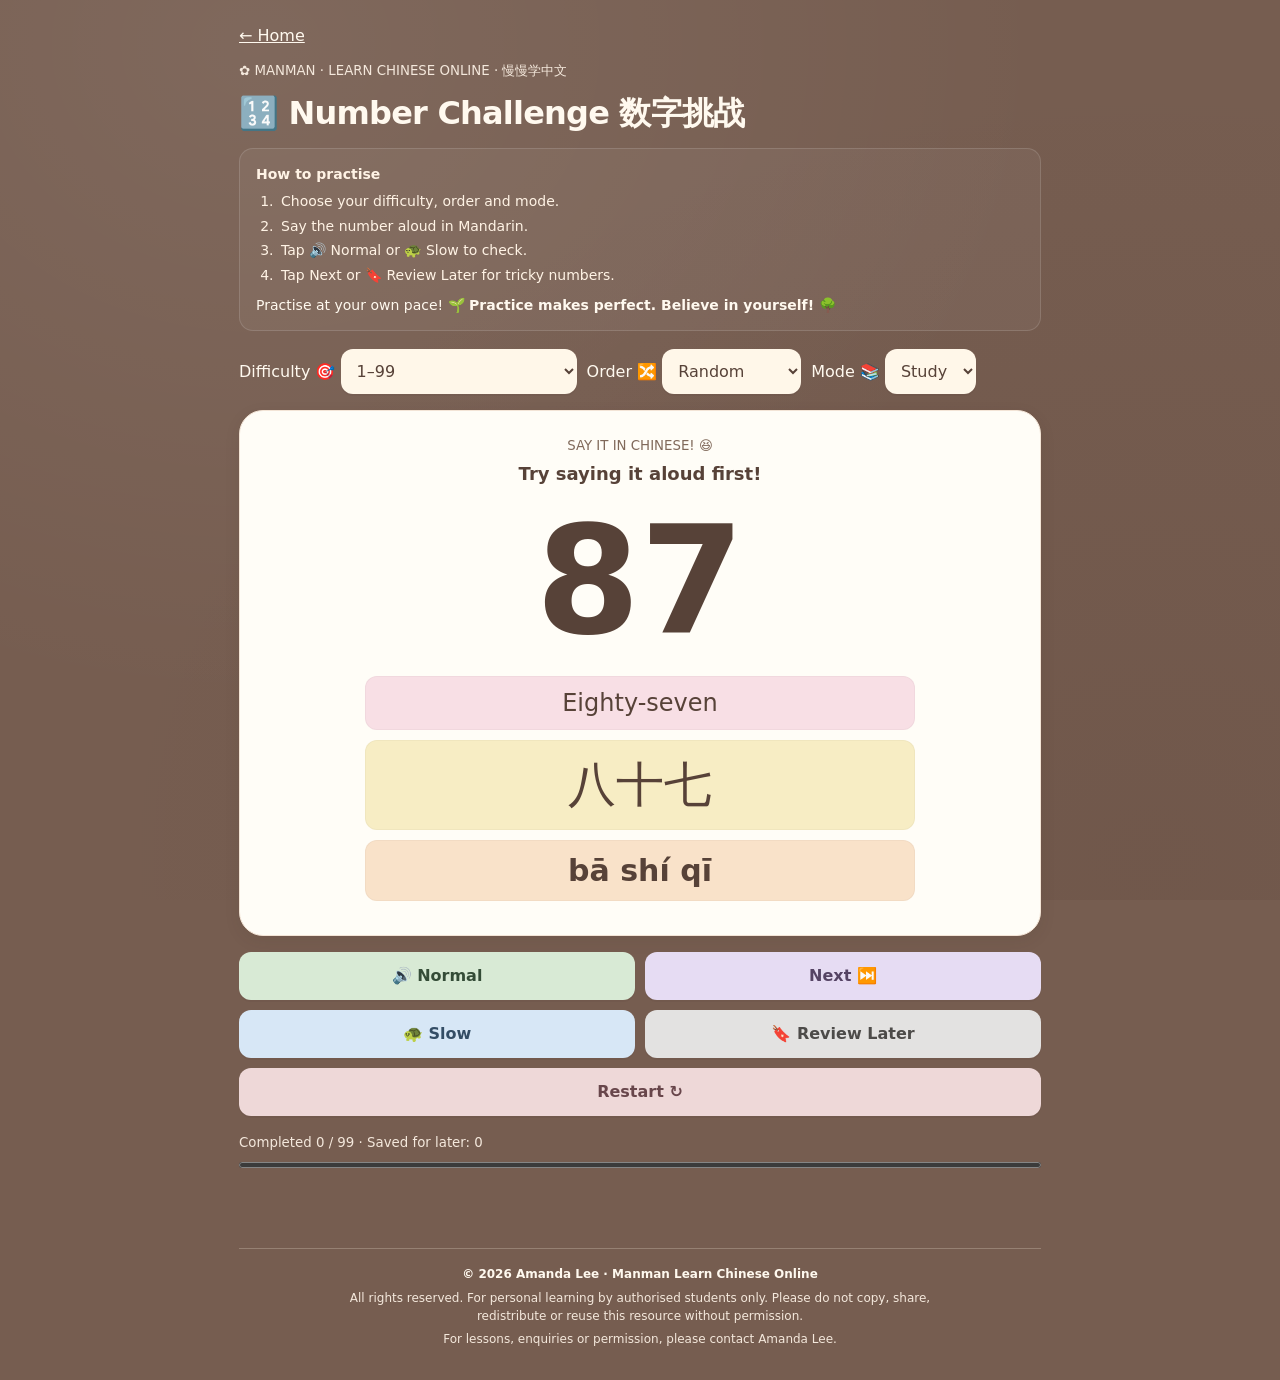
==== commit 3a356b97: "Standardise Normal green, Slow blue, Next purple and Review Later grey" ====
--- a/numbers.html
+++ b/numbers.html
@@ -1,4 +1,4 @@
-<!doctype html><html lang="en"><head><meta charset="utf-8"><meta name="viewport" content="width=device-width,initial-scale=1"><title>Manman · Learn Chinese Online</title><style>*{box-sizing:border-box}body{margin:0;background:#765D50;color:#fff9ef;font:16px system-ui,sans-serif}main{max-width:850px;margin:auto;padding:24px}h1{margin:12px 0}p{line-height:1.5}select,button{font:inherit;border:0;border-radius:12px;padding:12px;color:#574238;background:#fff7e9}button{cursor:pointer;font-weight:700;min-height:48px}.controls,.actions{display:flex;flex-wrap:wrap;gap:10px;margin:16px 0;align-items:center}.card{background:#fffdf7;color:#574238;border-radius:24px;padding:24px;text-align:center}.number{font-size:clamp(80px,20vw,150px);font-weight:800;line-height:1.1;margin:12px}.hint{max-width:550px;margin:auto;display:grid;gap:10px}.hint div{padding:12px;border-radius:12px}.en{background:#f8dfe5;font-size:24px}.py{background:#f9e2c9;font-size:30px;font-weight:700}.zh{background:#f7edc4;font-size:48px}.actions button{flex:1 1 120px;background:#f6e5b9}.actions button.audio{background:#e6dcf3}small{color:#f4e8dc}[hidden]{display:none!important}#status{min-height:44px}button:focus-visible,select:focus-visible{outline:3px solid #f6e5b9}@media(max-width:600px){main{padding:15px}.controls label{flex:1 1 130px;display:flex;flex-direction:column;gap:5px}.controls select{width:100%}.card{padding:18px 12px}.actions button{flex:1 1 130px}.zh{font-size:clamp(32px,9vw,48px)}}#celebrate{position:fixed;inset:0;background:#49352de8;display:grid;place-items:center;z-index:10;padding:20px;overflow:hidden}#celebrate article{position:relative;z-index:2;text-align:center;background:#fffdf7;color:#574238;border-radius:24px;padding:32px;max-width:450px;width:100%;box-shadow:0 12px 40px #0004}#celebrate h2{font-size:clamp(24px,6vw,36px)}#celebrate button{background:#f6e5b9}.confetti{position:absolute;top:-20px;width:10px;height:16px;animation:fall 3s linear forwards;pointer-events:none}@keyframes fall{to{transform:translate(var(--drift),110vh) rotate(720deg)}}@media(prefers-reduced-motion:reduce){.confetti{display:none}}progress{width:100%;height:12px;accent-color:#f6e5b9;margin-top:8px}.actions .icon-button{font-size:26px;line-height:1;flex:0 1 76px;min-width:58px;min-height:52px}.actions #next{flex:1 1 140px}.actions #device{flex:1 1 100%}@media(max-width:420px){.actions{gap:8px}.actions .icon-button{flex:1 1 48px;min-width:48px}.actions #next{flex:1 1 100px}}.actions .icon-button{font-size:16px;line-height:1.35;flex:1 1 110px;min-width:98px;white-space:nowrap}.actions #next{flex:1 1 110px}@media(max-width:480px){.actions .icon-button,.actions #next{flex:1 1 calc(50% - 8px);min-width:0;font-size:15px}}.actions #later{flex:1 1 145px;background:#d7e7f6}.actions #later:disabled{opacity:.45;cursor:default}@media(max-width:480px){.actions #later{flex:1 1 calc(50% - 8px);min-width:0}}.practice-guide{border-top:1px solid #ffffff30;padding-top:16px;margin-top:8px;text-align:center;color:#f4e8dc;font-size:13px;line-height:1.6}.practice-guide strong{color:#fff9ef}.practice-guide p{margin:5px auto 0;max-width:550px}.actions #next{background:#d8ead5;color:#344c37}.actions #listen{background:#d7e7f6;color:#334d65}.actions #slow{background:#e6dcf3;color:#554364}.actions #later{background:#eed8d8;color:#68464b}.quick-guide{font-size:14px;line-height:1.6;margin:10px 0 18px;color:#fff3e5}.quick-guide p{margin:5px 0 0}.quick-guide .encourage{margin-top:9px;color:#fff9ef}.practice-guide{font-size:12px}.practice-guide p{max-width:650px}.practice-steps{margin:5px 0 0;padding-left:22px;line-height:1.6}.practice-steps li{padding-left:3px;margin:2px 0}.speak-prompt{font-size:clamp(15px,3.8vw,18px);font-weight:700;color:#574238;margin:6px 0 0}body{min-height:100vh;background-color:#765D50;background-image:radial-gradient(ellipse at 20% 5%,#ffffff12,transparent 55%),radial-gradient(ellipse at 90% 95%,#3c241b18,transparent 65%);background-attachment:fixed}main{padding-bottom:32px}h1{letter-spacing:-.025em}button,select{box-shadow:0 2px 0 #49352d16}button:focus-visible,select:focus-visible,a:focus-visible{outline:3px solid #fff2d6;outline-offset:3px}.card,.feature{border:1px solid #f3e4d6;box-shadow:0 5px 16px #39291e16}.hint div,.tile{border:1px solid #5742380a}.quick-guide{background:#ffffff0c;border:1px solid #ffffff22;border-radius:14px;padding:14px 16px}.practice-guide,footer{border-color:#fff5e53b}progress{accent-color:#f7edc4}::selection{background:#f9e2c9;color:#574238}.actions #restart{background:#eee5d9;flex:1 1 110px}.actions #restart:focus-visible{outline:3px solid #fff2d6}.practice-actions{display:grid;grid-template-columns:repeat(2,minmax(0,1fr));gap:10px;align-items:stretch}.practice-actions button,.practice-actions .icon-button{width:100%;min-width:0;white-space:normal;margin:0;min-height:48px;font-size:16px}.practice-actions #listen{grid-column:1;grid-row:1;background:#D8EAD5;color:#344C37}.practice-actions #next{grid-column:2;grid-row:1;background:#D7E7F6;color:#334D65}.practice-actions #slow{grid-column:1;grid-row:2;background:#E6DCF3;color:#554364}.practice-actions #later{grid-column:2;grid-row:2;background:#E3E2E1;color:#4D4B49}.practice-actions #show,.practice-actions #restart,.practice-actions #device,.practice-actions #backup{grid-column:1/-1}.practice-actions #show{background:#F7EDC4}.practice-actions #restart{background:#EED8D8;color:#68464B}.practice-actions #answerNormal{background:#D8EAD5}.practice-actions #answerSlow{background:#E6DCF3}</style></head><body><main><p style="margin:0 0 12px"><a href="/" style="color:#fff9ef">← Home</a></p><small>✿ MANMAN · LEARN CHINESE ONLINE · 慢慢学中文</small><h1>🔢 Number Challenge 数字挑战</h1><section class="quick-guide" aria-label="How to practise"><strong>How to practise</strong><ol class="practice-steps"><li>Choose your difficulty, order and mode.</li><li>Say the number aloud in Mandarin.</li><li>Tap 🔊 Normal or 🐢 Slow to check.</li><li>Tap Next or 🔖 Review Later for tricky numbers.</li></ol><p class="encourage">Practise at your own pace! 🌱 <strong>Practice makes perfect. Believe in yourself! 🌳</strong></p></section><div class="controls"><label>Difficulty 🎯 <select id="range"><option value="1-10">1–10</option><option value="11-20">11–20</option><option value="1-50">1–50</option><option selected value="1-99">1–99</option><option value="tens">20–90 · Tens</option><option value="hundreds">100–900 · Hundreds</option><option value="thousands">1000–9000 · Thousands</option></select></label><label>Order 🔀 <select id="order"><option value="random">Random</option><option value="asc">Ascending</option><option value="desc">Descending</option></select></label><label>Mode 📚 <select id="mode"><option value="study">Study</option><option value="quiz">Quiz</option></select></label></div><section class="card"><small style="color:#80695a">SAY IT IN CHINESE! 😆</small><p class="speak-prompt">Try saying it aloud first!</p><div class="number" id="num"></div><div id="hint" class="hint"><div id="en" class="en"></div><div id="zh" class="zh" lang="zh-CN"></div><div id="py" class="py"></div><span id="variant"></span></div><p id="prompt" hidden>Say it first, then show the answer.</p></section><div class="actions practice-actions"><button class="audio icon-button" id="listen" aria-label="Listen at normal speed" title="Normal pronunciation">🔊 Normal</button><button id="next" aria-label="Next number">Next ⏭️</button><button class="audio icon-button" id="slow" aria-label="Listen at slow speed" title="Slow pronunciation">🐢 Slow</button><button class="icon-button" id="later" aria-label="Move this number to the end of the round" title="Review this number later">🔖 Review Later</button><button id="show" hidden>Show answer</button><button id="restart">Restart ↻</button><button id="device" hidden aria-label="Try alternative Mandarin audio">Try audio again 🔊</button></div><small id="progress" aria-live="polite"></small><progress id="bar" value="0" max="1" aria-label="Completed numbers"></progress><p id="status" role="status"></p><footer class="practice-guide"><strong>© 2026 Amanda Lee · Manman Learn Chinese Online</strong><p>All rights reserved. For personal learning by authorised students only. Please do not copy, share, redistribute or reuse this resource without permission.</p><p>For lessons, enquiries or permission, please contact Amanda Lee.</p></footer></main><div id="celebrate" hidden role="dialog" aria-modal="true" aria-labelledby="winTitle"><article><div style="font-size:54px">🎉</div><h2 id="winTitle">你做到了！！You did it！🎉</h2><p id="winText"></p><button id="again">Start another round →</button></article></div><script>
+<!doctype html><html lang="en"><head><meta charset="utf-8"><meta name="viewport" content="width=device-width,initial-scale=1"><title>Manman · Learn Chinese Online</title><style>*{box-sizing:border-box}body{margin:0;background:#765D50;color:#fff9ef;font:16px system-ui,sans-serif}main{max-width:850px;margin:auto;padding:24px}h1{margin:12px 0}p{line-height:1.5}select,button{font:inherit;border:0;border-radius:12px;padding:12px;color:#574238;background:#fff7e9}button{cursor:pointer;font-weight:700;min-height:48px}.controls,.actions{display:flex;flex-wrap:wrap;gap:10px;margin:16px 0;align-items:center}.card{background:#fffdf7;color:#574238;border-radius:24px;padding:24px;text-align:center}.number{font-size:clamp(80px,20vw,150px);font-weight:800;line-height:1.1;margin:12px}.hint{max-width:550px;margin:auto;display:grid;gap:10px}.hint div{padding:12px;border-radius:12px}.en{background:#f8dfe5;font-size:24px}.py{background:#f9e2c9;font-size:30px;font-weight:700}.zh{background:#f7edc4;font-size:48px}.actions button{flex:1 1 120px;background:#f6e5b9}.actions button.audio{background:#e6dcf3}small{color:#f4e8dc}[hidden]{display:none!important}#status{min-height:44px}button:focus-visible,select:focus-visible{outline:3px solid #f6e5b9}@media(max-width:600px){main{padding:15px}.controls label{flex:1 1 130px;display:flex;flex-direction:column;gap:5px}.controls select{width:100%}.card{padding:18px 12px}.actions button{flex:1 1 130px}.zh{font-size:clamp(32px,9vw,48px)}}#celebrate{position:fixed;inset:0;background:#49352de8;display:grid;place-items:center;z-index:10;padding:20px;overflow:hidden}#celebrate article{position:relative;z-index:2;text-align:center;background:#fffdf7;color:#574238;border-radius:24px;padding:32px;max-width:450px;width:100%;box-shadow:0 12px 40px #0004}#celebrate h2{font-size:clamp(24px,6vw,36px)}#celebrate button{background:#f6e5b9}.confetti{position:absolute;top:-20px;width:10px;height:16px;animation:fall 3s linear forwards;pointer-events:none}@keyframes fall{to{transform:translate(var(--drift),110vh) rotate(720deg)}}@media(prefers-reduced-motion:reduce){.confetti{display:none}}progress{width:100%;height:12px;accent-color:#f6e5b9;margin-top:8px}.actions .icon-button{font-size:26px;line-height:1;flex:0 1 76px;min-width:58px;min-height:52px}.actions #next{flex:1 1 140px}.actions #device{flex:1 1 100%}@media(max-width:420px){.actions{gap:8px}.actions .icon-button{flex:1 1 48px;min-width:48px}.actions #next{flex:1 1 100px}}.actions .icon-button{font-size:16px;line-height:1.35;flex:1 1 110px;min-width:98px;white-space:nowrap}.actions #next{flex:1 1 110px}@media(max-width:480px){.actions .icon-button,.actions #next{flex:1 1 calc(50% - 8px);min-width:0;font-size:15px}}.actions #later{flex:1 1 145px;background:#d7e7f6}.actions #later:disabled{opacity:.45;cursor:default}@media(max-width:480px){.actions #later{flex:1 1 calc(50% - 8px);min-width:0}}.practice-guide{border-top:1px solid #ffffff30;padding-top:16px;margin-top:8px;text-align:center;color:#f4e8dc;font-size:13px;line-height:1.6}.practice-guide strong{color:#fff9ef}.practice-guide p{margin:5px auto 0;max-width:550px}.actions #next{background:#d8ead5;color:#344c37}.actions #listen{background:#d7e7f6;color:#334d65}.actions #slow{background:#e6dcf3;color:#554364}.actions #later{background:#eed8d8;color:#68464b}.quick-guide{font-size:14px;line-height:1.6;margin:10px 0 18px;color:#fff3e5}.quick-guide p{margin:5px 0 0}.quick-guide .encourage{margin-top:9px;color:#fff9ef}.practice-guide{font-size:12px}.practice-guide p{max-width:650px}.practice-steps{margin:5px 0 0;padding-left:22px;line-height:1.6}.practice-steps li{padding-left:3px;margin:2px 0}.speak-prompt{font-size:clamp(15px,3.8vw,18px);font-weight:700;color:#574238;margin:6px 0 0}body{min-height:100vh;background-color:#765D50;background-image:radial-gradient(ellipse at 20% 5%,#ffffff12,transparent 55%),radial-gradient(ellipse at 90% 95%,#3c241b18,transparent 65%);background-attachment:fixed}main{padding-bottom:32px}h1{letter-spacing:-.025em}button,select{box-shadow:0 2px 0 #49352d16}button:focus-visible,select:focus-visible,a:focus-visible{outline:3px solid #fff2d6;outline-offset:3px}.card,.feature{border:1px solid #f3e4d6;box-shadow:0 5px 16px #39291e16}.hint div,.tile{border:1px solid #5742380a}.quick-guide{background:#ffffff0c;border:1px solid #ffffff22;border-radius:14px;padding:14px 16px}.practice-guide,footer{border-color:#fff5e53b}progress{accent-color:#f7edc4}::selection{background:#f9e2c9;color:#574238}.actions #restart{background:#eee5d9;flex:1 1 110px}.actions #restart:focus-visible{outline:3px solid #fff2d6}.practice-actions{display:grid;grid-template-columns:repeat(2,minmax(0,1fr));gap:10px;align-items:stretch}.practice-actions button,.practice-actions .icon-button{width:100%;min-width:0;white-space:normal;margin:0;min-height:48px;font-size:16px}.practice-actions #listen{grid-column:1;grid-row:1;background:#D8EAD5;color:#344C37}.practice-actions #next{grid-column:2;grid-row:1;background:#E6DCF3;color:#554364}.practice-actions #slow{grid-column:1;grid-row:2;background:#D7E7F6;color:#334D65}.practice-actions #later{grid-column:2;grid-row:2;background:#E3E2E1;color:#4D4B49}.practice-actions #show,.practice-actions #restart,.practice-actions #device,.practice-actions #backup{grid-column:1/-1}.practice-actions #show{background:#F7EDC4}.practice-actions #restart{background:#EED8D8;color:#68464B}.practice-actions #answerNormal{background:#D8EAD5}.practice-actions #answerSlow{background:#D7E7F6}</style></head><body><main><p style="margin:0 0 12px"><a href="/" style="color:#fff9ef">← Home</a></p><small>✿ MANMAN · LEARN CHINESE ONLINE · 慢慢学中文</small><h1>🔢 Number Challenge 数字挑战</h1><section class="quick-guide" aria-label="How to practise"><strong>How to practise</strong><ol class="practice-steps"><li>Choose your difficulty, order and mode.</li><li>Say the number aloud in Mandarin.</li><li>Tap 🔊 Normal or 🐢 Slow to check.</li><li>Tap Next or 🔖 Review Later for tricky numbers.</li></ol><p class="encourage">Practise at your own pace! 🌱 <strong>Practice makes perfect. Believe in yourself! 🌳</strong></p></section><div class="controls"><label>Difficulty 🎯 <select id="range"><option value="1-10">1–10</option><option value="11-20">11–20</option><option value="1-50">1–50</option><option selected value="1-99">1–99</option><option value="tens">20–90 · Tens</option><option value="hundreds">100–900 · Hundreds</option><option value="thousands">1000–9000 · Thousands</option></select></label><label>Order 🔀 <select id="order"><option value="random">Random</option><option value="asc">Ascending</option><option value="desc">Descending</option></select></label><label>Mode 📚 <select id="mode"><option value="study">Study</option><option value="quiz">Quiz</option></select></label></div><section class="card"><small style="color:#80695a">SAY IT IN CHINESE! 😆</small><p class="speak-prompt">Try saying it aloud first!</p><div class="number" id="num"></div><div id="hint" class="hint"><div id="en" class="en"></div><div id="zh" class="zh" lang="zh-CN"></div><div id="py" class="py"></div><span id="variant"></span></div><p id="prompt" hidden>Say it first, then show the answer.</p></section><div class="actions practice-actions"><button class="audio icon-button" id="listen" aria-label="Listen at normal speed" title="Normal pronunciation">🔊 Normal</button><button id="next" aria-label="Next number">Next ⏭️</button><button class="audio icon-button" id="slow" aria-label="Listen at slow speed" title="Slow pronunciation">🐢 Slow</button><button class="icon-button" id="later" aria-label="Move this number to the end of the round" title="Review this number later">🔖 Review Later</button><button id="show" hidden>Show answer</button><button id="restart">Restart ↻</button><button id="device" hidden aria-label="Try alternative Mandarin audio">Try audio again 🔊</button></div><small id="progress" aria-live="polite"></small><progress id="bar" value="0" max="1" aria-label="Completed numbers"></progress><p id="status" role="status"></p><footer class="practice-guide"><strong>© 2026 Amanda Lee · Manman Learn Chinese Online</strong><p>All rights reserved. For personal learning by authorised students only. Please do not copy, share, redistribute or reuse this resource without permission.</p><p>For lessons, enquiries or permission, please contact Amanda Lee.</p></footer></main><div id="celebrate" hidden role="dialog" aria-modal="true" aria-labelledby="winTitle"><article><div style="font-size:54px">🎉</div><h2 id="winTitle">你做到了！！You did it！🎉</h2><p id="winText"></p><button id="again">Start another round →</button></article></div><script>
 const $=id=>document.getElementById(id), chars=['','一','二','三','四','五','六','七','八','九'], pins=['','yī','èr','sān','sì','wǔ','liù','qī','bā','jiǔ'], ones=['','one','two','three','four','five','six','seven','eight','nine'], teens=['ten','eleven','twelve','thirteen','fourteen','fifteen','sixteen','seventeen','eighteen','nineteen'], tens=['','','twenty','thirty','forty','fifty','sixty','seventy','eighty','ninety'];
 function data(n){let h,p,e,v='';if(n<10){h=chars[n];p=pins[n];e=ones[n]}else if(n<20){h='十'+chars[n%10];p='shí'+(n%10?' '+pins[n%10]:'');e=teens[n-10]}else if(n<100){let a=Math.floor(n/10),b=n%10;h=chars[a]+'十'+chars[b];p=pins[a]+' shí'+(b?' '+pins[b]:'');e=tens[a]+(b?'-'+ones[b]:'')}else{let k=n>=1000?1000:100,a=n/k,u=k===1000?'千':'百',s=k===1000?'qiān':'bǎi';h=(a===2?'两':chars[a])+u;p=(a===1?'yì':a===2?'liǎng':pins[a])+' '+s;e=ones[a]+(k===1000?' thousand':' hundred');if(a===2)v='Also correct: '+e+' — 二'+u+' (èr '+s+')'}return {h,p,e:e[0].toUpperCase()+e.slice(1),v}}
 let queue=[],i=0,n=1,reveal=true,last=1,token=0,utter,finished=false;const deferred=new Set();const audio=new Audio();audio.preload='none';
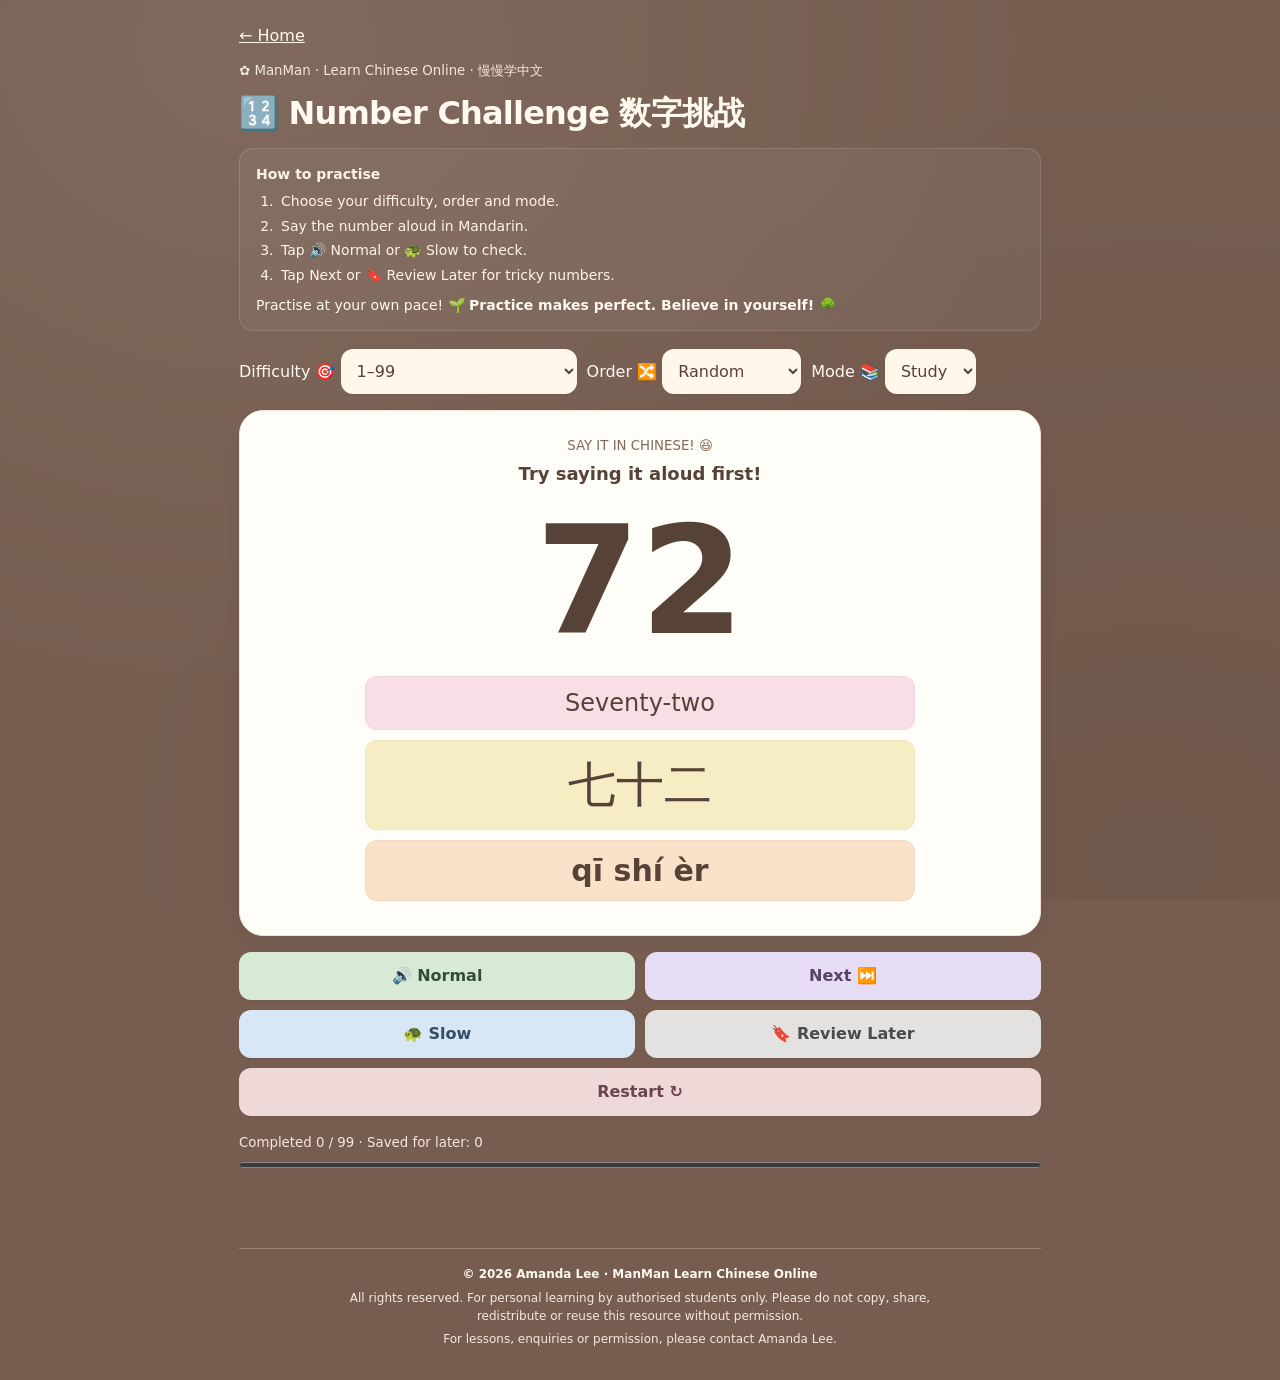
==== commit a25e4e17: "Standardise brand spelling as ManMan across website" ====
--- a/numbers.html
+++ b/numbers.html
@@ -1,4 +1,4 @@
-<!doctype html><html lang="en"><head><meta charset="utf-8"><meta name="viewport" content="width=device-width,initial-scale=1"><title>Manman · Learn Chinese Online</title><style>*{box-sizing:border-box}body{margin:0;background:#765D50;color:#fff9ef;font:16px system-ui,sans-serif}main{max-width:850px;margin:auto;padding:24px}h1{margin:12px 0}p{line-height:1.5}select,button{font:inherit;border:0;border-radius:12px;padding:12px;color:#574238;background:#fff7e9}button{cursor:pointer;font-weight:700;min-height:48px}.controls,.actions{display:flex;flex-wrap:wrap;gap:10px;margin:16px 0;align-items:center}.card{background:#fffdf7;color:#574238;border-radius:24px;padding:24px;text-align:center}.number{font-size:clamp(80px,20vw,150px);font-weight:800;line-height:1.1;margin:12px}.hint{max-width:550px;margin:auto;display:grid;gap:10px}.hint div{padding:12px;border-radius:12px}.en{background:#f8dfe5;font-size:24px}.py{background:#f9e2c9;font-size:30px;font-weight:700}.zh{background:#f7edc4;font-size:48px}.actions button{flex:1 1 120px;background:#f6e5b9}.actions button.audio{background:#e6dcf3}small{color:#f4e8dc}[hidden]{display:none!important}#status{min-height:44px}button:focus-visible,select:focus-visible{outline:3px solid #f6e5b9}@media(max-width:600px){main{padding:15px}.controls label{flex:1 1 130px;display:flex;flex-direction:column;gap:5px}.controls select{width:100%}.card{padding:18px 12px}.actions button{flex:1 1 130px}.zh{font-size:clamp(32px,9vw,48px)}}#celebrate{position:fixed;inset:0;background:#49352de8;display:grid;place-items:center;z-index:10;padding:20px;overflow:hidden}#celebrate article{position:relative;z-index:2;text-align:center;background:#fffdf7;color:#574238;border-radius:24px;padding:32px;max-width:450px;width:100%;box-shadow:0 12px 40px #0004}#celebrate h2{font-size:clamp(24px,6vw,36px)}#celebrate button{background:#f6e5b9}.confetti{position:absolute;top:-20px;width:10px;height:16px;animation:fall 3s linear forwards;pointer-events:none}@keyframes fall{to{transform:translate(var(--drift),110vh) rotate(720deg)}}@media(prefers-reduced-motion:reduce){.confetti{display:none}}progress{width:100%;height:12px;accent-color:#f6e5b9;margin-top:8px}.actions .icon-button{font-size:26px;line-height:1;flex:0 1 76px;min-width:58px;min-height:52px}.actions #next{flex:1 1 140px}.actions #device{flex:1 1 100%}@media(max-width:420px){.actions{gap:8px}.actions .icon-button{flex:1 1 48px;min-width:48px}.actions #next{flex:1 1 100px}}.actions .icon-button{font-size:16px;line-height:1.35;flex:1 1 110px;min-width:98px;white-space:nowrap}.actions #next{flex:1 1 110px}@media(max-width:480px){.actions .icon-button,.actions #next{flex:1 1 calc(50% - 8px);min-width:0;font-size:15px}}.actions #later{flex:1 1 145px;background:#d7e7f6}.actions #later:disabled{opacity:.45;cursor:default}@media(max-width:480px){.actions #later{flex:1 1 calc(50% - 8px);min-width:0}}.practice-guide{border-top:1px solid #ffffff30;padding-top:16px;margin-top:8px;text-align:center;color:#f4e8dc;font-size:13px;line-height:1.6}.practice-guide strong{color:#fff9ef}.practice-guide p{margin:5px auto 0;max-width:550px}.actions #next{background:#d8ead5;color:#344c37}.actions #listen{background:#d7e7f6;color:#334d65}.actions #slow{background:#e6dcf3;color:#554364}.actions #later{background:#eed8d8;color:#68464b}.quick-guide{font-size:14px;line-height:1.6;margin:10px 0 18px;color:#fff3e5}.quick-guide p{margin:5px 0 0}.quick-guide .encourage{margin-top:9px;color:#fff9ef}.practice-guide{font-size:12px}.practice-guide p{max-width:650px}.practice-steps{margin:5px 0 0;padding-left:22px;line-height:1.6}.practice-steps li{padding-left:3px;margin:2px 0}.speak-prompt{font-size:clamp(15px,3.8vw,18px);font-weight:700;color:#574238;margin:6px 0 0}body{min-height:100vh;background-color:#765D50;background-image:radial-gradient(ellipse at 20% 5%,#ffffff12,transparent 55%),radial-gradient(ellipse at 90% 95%,#3c241b18,transparent 65%);background-attachment:fixed}main{padding-bottom:32px}h1{letter-spacing:-.025em}button,select{box-shadow:0 2px 0 #49352d16}button:focus-visible,select:focus-visible,a:focus-visible{outline:3px solid #fff2d6;outline-offset:3px}.card,.feature{border:1px solid #f3e4d6;box-shadow:0 5px 16px #39291e16}.hint div,.tile{border:1px solid #5742380a}.quick-guide{background:#ffffff0c;border:1px solid #ffffff22;border-radius:14px;padding:14px 16px}.practice-guide,footer{border-color:#fff5e53b}progress{accent-color:#f7edc4}::selection{background:#f9e2c9;color:#574238}.actions #restart{background:#eee5d9;flex:1 1 110px}.actions #restart:focus-visible{outline:3px solid #fff2d6}.practice-actions{display:grid;grid-template-columns:repeat(2,minmax(0,1fr));gap:10px;align-items:stretch}.practice-actions button,.practice-actions .icon-button{width:100%;min-width:0;white-space:normal;margin:0;min-height:48px;font-size:16px}.practice-actions #listen{grid-column:1;grid-row:1;background:#D8EAD5;color:#344C37}.practice-actions #next{grid-column:2;grid-row:1;background:#E6DCF3;color:#554364}.practice-actions #slow{grid-column:1;grid-row:2;background:#D7E7F6;color:#334D65}.practice-actions #later{grid-column:2;grid-row:2;background:#E3E2E1;color:#4D4B49}.practice-actions #show,.practice-actions #restart,.practice-actions #device,.practice-actions #backup{grid-column:1/-1}.practice-actions #show{background:#F7EDC4}.practice-actions #restart{background:#EED8D8;color:#68464B}.practice-actions #answerNormal{background:#D8EAD5}.practice-actions #answerSlow{background:#D7E7F6}</style></head><body><main><p style="margin:0 0 12px"><a href="/" style="color:#fff9ef">← Home</a></p><small>✿ MANMAN · LEARN CHINESE ONLINE · 慢慢学中文</small><h1>🔢 Number Challenge 数字挑战</h1><section class="quick-guide" aria-label="How to practise"><strong>How to practise</strong><ol class="practice-steps"><li>Choose your difficulty, order and mode.</li><li>Say the number aloud in Mandarin.</li><li>Tap 🔊 Normal or 🐢 Slow to check.</li><li>Tap Next or 🔖 Review Later for tricky numbers.</li></ol><p class="encourage">Practise at your own pace! 🌱 <strong>Practice makes perfect. Believe in yourself! 🌳</strong></p></section><div class="controls"><label>Difficulty 🎯 <select id="range"><option value="1-10">1–10</option><option value="11-20">11–20</option><option value="1-50">1–50</option><option selected value="1-99">1–99</option><option value="tens">20–90 · Tens</option><option value="hundreds">100–900 · Hundreds</option><option value="thousands">1000–9000 · Thousands</option></select></label><label>Order 🔀 <select id="order"><option value="random">Random</option><option value="asc">Ascending</option><option value="desc">Descending</option></select></label><label>Mode 📚 <select id="mode"><option value="study">Study</option><option value="quiz">Quiz</option></select></label></div><section class="card"><small style="color:#80695a">SAY IT IN CHINESE! 😆</small><p class="speak-prompt">Try saying it aloud first!</p><div class="number" id="num"></div><div id="hint" class="hint"><div id="en" class="en"></div><div id="zh" class="zh" lang="zh-CN"></div><div id="py" class="py"></div><span id="variant"></span></div><p id="prompt" hidden>Say it first, then show the answer.</p></section><div class="actions practice-actions"><button class="audio icon-button" id="listen" aria-label="Listen at normal speed" title="Normal pronunciation">🔊 Normal</button><button id="next" aria-label="Next number">Next ⏭️</button><button class="audio icon-button" id="slow" aria-label="Listen at slow speed" title="Slow pronunciation">🐢 Slow</button><button class="icon-button" id="later" aria-label="Move this number to the end of the round" title="Review this number later">🔖 Review Later</button><button id="show" hidden>Show answer</button><button id="restart">Restart ↻</button><button id="device" hidden aria-label="Try alternative Mandarin audio">Try audio again 🔊</button></div><small id="progress" aria-live="polite"></small><progress id="bar" value="0" max="1" aria-label="Completed numbers"></progress><p id="status" role="status"></p><footer class="practice-guide"><strong>© 2026 Amanda Lee · Manman Learn Chinese Online</strong><p>All rights reserved. For personal learning by authorised students only. Please do not copy, share, redistribute or reuse this resource without permission.</p><p>For lessons, enquiries or permission, please contact Amanda Lee.</p></footer></main><div id="celebrate" hidden role="dialog" aria-modal="true" aria-labelledby="winTitle"><article><div style="font-size:54px">🎉</div><h2 id="winTitle">你做到了！！You did it！🎉</h2><p id="winText"></p><button id="again">Start another round →</button></article></div><script>
+<!doctype html><html lang="en"><head><meta charset="utf-8"><meta name="viewport" content="width=device-width,initial-scale=1"><title>ManMan · Learn Chinese Online</title><style>*{box-sizing:border-box}body{margin:0;background:#765D50;color:#fff9ef;font:16px system-ui,sans-serif}main{max-width:850px;margin:auto;padding:24px}h1{margin:12px 0}p{line-height:1.5}select,button{font:inherit;border:0;border-radius:12px;padding:12px;color:#574238;background:#fff7e9}button{cursor:pointer;font-weight:700;min-height:48px}.controls,.actions{display:flex;flex-wrap:wrap;gap:10px;margin:16px 0;align-items:center}.card{background:#fffdf7;color:#574238;border-radius:24px;padding:24px;text-align:center}.number{font-size:clamp(80px,20vw,150px);font-weight:800;line-height:1.1;margin:12px}.hint{max-width:550px;margin:auto;display:grid;gap:10px}.hint div{padding:12px;border-radius:12px}.en{background:#f8dfe5;font-size:24px}.py{background:#f9e2c9;font-size:30px;font-weight:700}.zh{background:#f7edc4;font-size:48px}.actions button{flex:1 1 120px;background:#f6e5b9}.actions button.audio{background:#e6dcf3}small{color:#f4e8dc}[hidden]{display:none!important}#status{min-height:44px}button:focus-visible,select:focus-visible{outline:3px solid #f6e5b9}@media(max-width:600px){main{padding:15px}.controls label{flex:1 1 130px;display:flex;flex-direction:column;gap:5px}.controls select{width:100%}.card{padding:18px 12px}.actions button{flex:1 1 130px}.zh{font-size:clamp(32px,9vw,48px)}}#celebrate{position:fixed;inset:0;background:#49352de8;display:grid;place-items:center;z-index:10;padding:20px;overflow:hidden}#celebrate article{position:relative;z-index:2;text-align:center;background:#fffdf7;color:#574238;border-radius:24px;padding:32px;max-width:450px;width:100%;box-shadow:0 12px 40px #0004}#celebrate h2{font-size:clamp(24px,6vw,36px)}#celebrate button{background:#f6e5b9}.confetti{position:absolute;top:-20px;width:10px;height:16px;animation:fall 3s linear forwards;pointer-events:none}@keyframes fall{to{transform:translate(var(--drift),110vh) rotate(720deg)}}@media(prefers-reduced-motion:reduce){.confetti{display:none}}progress{width:100%;height:12px;accent-color:#f6e5b9;margin-top:8px}.actions .icon-button{font-size:26px;line-height:1;flex:0 1 76px;min-width:58px;min-height:52px}.actions #next{flex:1 1 140px}.actions #device{flex:1 1 100%}@media(max-width:420px){.actions{gap:8px}.actions .icon-button{flex:1 1 48px;min-width:48px}.actions #next{flex:1 1 100px}}.actions .icon-button{font-size:16px;line-height:1.35;flex:1 1 110px;min-width:98px;white-space:nowrap}.actions #next{flex:1 1 110px}@media(max-width:480px){.actions .icon-button,.actions #next{flex:1 1 calc(50% - 8px);min-width:0;font-size:15px}}.actions #later{flex:1 1 145px;background:#d7e7f6}.actions #later:disabled{opacity:.45;cursor:default}@media(max-width:480px){.actions #later{flex:1 1 calc(50% - 8px);min-width:0}}.practice-guide{border-top:1px solid #ffffff30;padding-top:16px;margin-top:8px;text-align:center;color:#f4e8dc;font-size:13px;line-height:1.6}.practice-guide strong{color:#fff9ef}.practice-guide p{margin:5px auto 0;max-width:550px}.actions #next{background:#d8ead5;color:#344c37}.actions #listen{background:#d7e7f6;color:#334d65}.actions #slow{background:#e6dcf3;color:#554364}.actions #later{background:#eed8d8;color:#68464b}.quick-guide{font-size:14px;line-height:1.6;margin:10px 0 18px;color:#fff3e5}.quick-guide p{margin:5px 0 0}.quick-guide .encourage{margin-top:9px;color:#fff9ef}.practice-guide{font-size:12px}.practice-guide p{max-width:650px}.practice-steps{margin:5px 0 0;padding-left:22px;line-height:1.6}.practice-steps li{padding-left:3px;margin:2px 0}.speak-prompt{font-size:clamp(15px,3.8vw,18px);font-weight:700;color:#574238;margin:6px 0 0}body{min-height:100vh;background-color:#765D50;background-image:radial-gradient(ellipse at 20% 5%,#ffffff12,transparent 55%),radial-gradient(ellipse at 90% 95%,#3c241b18,transparent 65%);background-attachment:fixed}main{padding-bottom:32px}h1{letter-spacing:-.025em}button,select{box-shadow:0 2px 0 #49352d16}button:focus-visible,select:focus-visible,a:focus-visible{outline:3px solid #fff2d6;outline-offset:3px}.card,.feature{border:1px solid #f3e4d6;box-shadow:0 5px 16px #39291e16}.hint div,.tile{border:1px solid #5742380a}.quick-guide{background:#ffffff0c;border:1px solid #ffffff22;border-radius:14px;padding:14px 16px}.practice-guide,footer{border-color:#fff5e53b}progress{accent-color:#f7edc4}::selection{background:#f9e2c9;color:#574238}.actions #restart{background:#eee5d9;flex:1 1 110px}.actions #restart:focus-visible{outline:3px solid #fff2d6}.practice-actions{display:grid;grid-template-columns:repeat(2,minmax(0,1fr));gap:10px;align-items:stretch}.practice-actions button,.practice-actions .icon-button{width:100%;min-width:0;white-space:normal;margin:0;min-height:48px;font-size:16px}.practice-actions #listen{grid-column:1;grid-row:1;background:#D8EAD5;color:#344C37}.practice-actions #next{grid-column:2;grid-row:1;background:#E6DCF3;color:#554364}.practice-actions #slow{grid-column:1;grid-row:2;background:#D7E7F6;color:#334D65}.practice-actions #later{grid-column:2;grid-row:2;background:#E3E2E1;color:#4D4B49}.practice-actions #show,.practice-actions #restart,.practice-actions #device,.practice-actions #backup{grid-column:1/-1}.practice-actions #show{background:#F7EDC4}.practice-actions #restart{background:#EED8D8;color:#68464B}.practice-actions #answerNormal{background:#D8EAD5}.practice-actions #answerSlow{background:#D7E7F6}</style></head><body><main><p style="margin:0 0 12px"><a href="/" style="color:#fff9ef">← Home</a></p><small>✿ ManMan · Learn Chinese Online · 慢慢学中文</small><h1>🔢 Number Challenge 数字挑战</h1><section class="quick-guide" aria-label="How to practise"><strong>How to practise</strong><ol class="practice-steps"><li>Choose your difficulty, order and mode.</li><li>Say the number aloud in Mandarin.</li><li>Tap 🔊 Normal or 🐢 Slow to check.</li><li>Tap Next or 🔖 Review Later for tricky numbers.</li></ol><p class="encourage">Practise at your own pace! 🌱 <strong>Practice makes perfect. Believe in yourself! 🌳</strong></p></section><div class="controls"><label>Difficulty 🎯 <select id="range"><option value="1-10">1–10</option><option value="11-20">11–20</option><option value="1-50">1–50</option><option selected value="1-99">1–99</option><option value="tens">20–90 · Tens</option><option value="hundreds">100–900 · Hundreds</option><option value="thousands">1000–9000 · Thousands</option></select></label><label>Order 🔀 <select id="order"><option value="random">Random</option><option value="asc">Ascending</option><option value="desc">Descending</option></select></label><label>Mode 📚 <select id="mode"><option value="study">Study</option><option value="quiz">Quiz</option></select></label></div><section class="card"><small style="color:#80695a">SAY IT IN CHINESE! 😆</small><p class="speak-prompt">Try saying it aloud first!</p><div class="number" id="num"></div><div id="hint" class="hint"><div id="en" class="en"></div><div id="zh" class="zh" lang="zh-CN"></div><div id="py" class="py"></div><span id="variant"></span></div><p id="prompt" hidden>Say it first, then show the answer.</p></section><div class="actions practice-actions"><button class="audio icon-button" id="listen" aria-label="Listen at normal speed" title="Normal pronunciation">🔊 Normal</button><button id="next" aria-label="Next number">Next ⏭️</button><button class="audio icon-button" id="slow" aria-label="Listen at slow speed" title="Slow pronunciation">🐢 Slow</button><button class="icon-button" id="later" aria-label="Move this number to the end of the round" title="Review this number later">🔖 Review Later</button><button id="show" hidden>Show answer</button><button id="restart">Restart ↻</button><button id="device" hidden aria-label="Try alternative Mandarin audio">Try audio again 🔊</button></div><small id="progress" aria-live="polite"></small><progress id="bar" value="0" max="1" aria-label="Completed numbers"></progress><p id="status" role="status"></p><footer class="practice-guide"><strong>© 2026 Amanda Lee · ManMan Learn Chinese Online</strong><p>All rights reserved. For personal learning by authorised students only. Please do not copy, share, redistribute or reuse this resource without permission.</p><p>For lessons, enquiries or permission, please contact Amanda Lee.</p></footer></main><div id="celebrate" hidden role="dialog" aria-modal="true" aria-labelledby="winTitle"><article><div style="font-size:54px">🎉</div><h2 id="winTitle">你做到了！！You did it！🎉</h2><p id="winText"></p><button id="again">Start another round →</button></article></div><script>
 const $=id=>document.getElementById(id), chars=['','一','二','三','四','五','六','七','八','九'], pins=['','yī','èr','sān','sì','wǔ','liù','qī','bā','jiǔ'], ones=['','one','two','three','four','five','six','seven','eight','nine'], teens=['ten','eleven','twelve','thirteen','fourteen','fifteen','sixteen','seventeen','eighteen','nineteen'], tens=['','','twenty','thirty','forty','fifty','sixty','seventy','eighty','ninety'];
 function data(n){let h,p,e,v='';if(n<10){h=chars[n];p=pins[n];e=ones[n]}else if(n<20){h='十'+chars[n%10];p='shí'+(n%10?' '+pins[n%10]:'');e=teens[n-10]}else if(n<100){let a=Math.floor(n/10),b=n%10;h=chars[a]+'十'+chars[b];p=pins[a]+' shí'+(b?' '+pins[b]:'');e=tens[a]+(b?'-'+ones[b]:'')}else{let k=n>=1000?1000:100,a=n/k,u=k===1000?'千':'百',s=k===1000?'qiān':'bǎi';h=(a===2?'两':chars[a])+u;p=(a===1?'yì':a===2?'liǎng':pins[a])+' '+s;e=ones[a]+(k===1000?' thousand':' hundred');if(a===2)v='Also correct: '+e+' — 二'+u+' (èr '+s+')'}return {h,p,e:e[0].toUpperCase()+e.slice(1),v}}
 let queue=[],i=0,n=1,reveal=true,last=1,token=0,utter,finished=false;const deferred=new Set();const audio=new Audio();audio.preload='none';
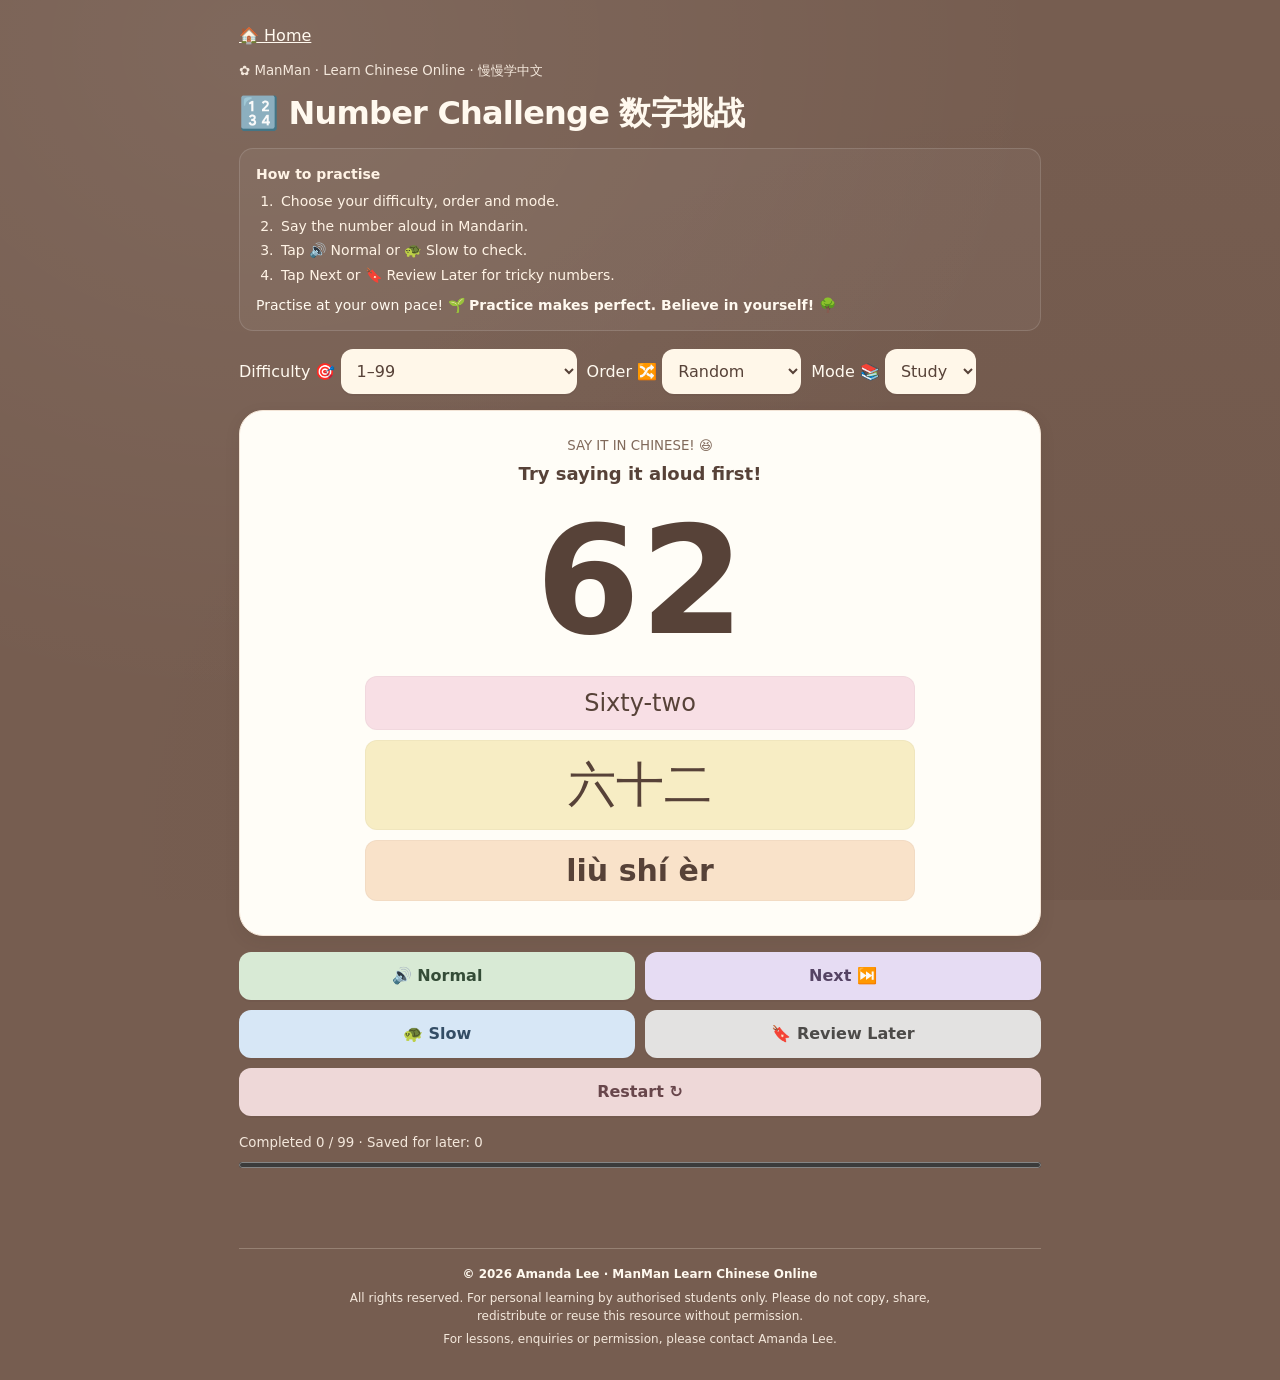
==== commit 99f42c63: "Add brown heart to Chinese brand title and house emoji to home navigation" ====
--- a/numbers.html
+++ b/numbers.html
@@ -1,4 +1,4 @@
-<!doctype html><html lang="en"><head><meta charset="utf-8"><meta name="viewport" content="width=device-width,initial-scale=1"><title>ManMan · Learn Chinese Online</title><style>*{box-sizing:border-box}body{margin:0;background:#765D50;color:#fff9ef;font:16px system-ui,sans-serif}main{max-width:850px;margin:auto;padding:24px}h1{margin:12px 0}p{line-height:1.5}select,button{font:inherit;border:0;border-radius:12px;padding:12px;color:#574238;background:#fff7e9}button{cursor:pointer;font-weight:700;min-height:48px}.controls,.actions{display:flex;flex-wrap:wrap;gap:10px;margin:16px 0;align-items:center}.card{background:#fffdf7;color:#574238;border-radius:24px;padding:24px;text-align:center}.number{font-size:clamp(80px,20vw,150px);font-weight:800;line-height:1.1;margin:12px}.hint{max-width:550px;margin:auto;display:grid;gap:10px}.hint div{padding:12px;border-radius:12px}.en{background:#f8dfe5;font-size:24px}.py{background:#f9e2c9;font-size:30px;font-weight:700}.zh{background:#f7edc4;font-size:48px}.actions button{flex:1 1 120px;background:#f6e5b9}.actions button.audio{background:#e6dcf3}small{color:#f4e8dc}[hidden]{display:none!important}#status{min-height:44px}button:focus-visible,select:focus-visible{outline:3px solid #f6e5b9}@media(max-width:600px){main{padding:15px}.controls label{flex:1 1 130px;display:flex;flex-direction:column;gap:5px}.controls select{width:100%}.card{padding:18px 12px}.actions button{flex:1 1 130px}.zh{font-size:clamp(32px,9vw,48px)}}#celebrate{position:fixed;inset:0;background:#49352de8;display:grid;place-items:center;z-index:10;padding:20px;overflow:hidden}#celebrate article{position:relative;z-index:2;text-align:center;background:#fffdf7;color:#574238;border-radius:24px;padding:32px;max-width:450px;width:100%;box-shadow:0 12px 40px #0004}#celebrate h2{font-size:clamp(24px,6vw,36px)}#celebrate button{background:#f6e5b9}.confetti{position:absolute;top:-20px;width:10px;height:16px;animation:fall 3s linear forwards;pointer-events:none}@keyframes fall{to{transform:translate(var(--drift),110vh) rotate(720deg)}}@media(prefers-reduced-motion:reduce){.confetti{display:none}}progress{width:100%;height:12px;accent-color:#f6e5b9;margin-top:8px}.actions .icon-button{font-size:26px;line-height:1;flex:0 1 76px;min-width:58px;min-height:52px}.actions #next{flex:1 1 140px}.actions #device{flex:1 1 100%}@media(max-width:420px){.actions{gap:8px}.actions .icon-button{flex:1 1 48px;min-width:48px}.actions #next{flex:1 1 100px}}.actions .icon-button{font-size:16px;line-height:1.35;flex:1 1 110px;min-width:98px;white-space:nowrap}.actions #next{flex:1 1 110px}@media(max-width:480px){.actions .icon-button,.actions #next{flex:1 1 calc(50% - 8px);min-width:0;font-size:15px}}.actions #later{flex:1 1 145px;background:#d7e7f6}.actions #later:disabled{opacity:.45;cursor:default}@media(max-width:480px){.actions #later{flex:1 1 calc(50% - 8px);min-width:0}}.practice-guide{border-top:1px solid #ffffff30;padding-top:16px;margin-top:8px;text-align:center;color:#f4e8dc;font-size:13px;line-height:1.6}.practice-guide strong{color:#fff9ef}.practice-guide p{margin:5px auto 0;max-width:550px}.actions #next{background:#d8ead5;color:#344c37}.actions #listen{background:#d7e7f6;color:#334d65}.actions #slow{background:#e6dcf3;color:#554364}.actions #later{background:#eed8d8;color:#68464b}.quick-guide{font-size:14px;line-height:1.6;margin:10px 0 18px;color:#fff3e5}.quick-guide p{margin:5px 0 0}.quick-guide .encourage{margin-top:9px;color:#fff9ef}.practice-guide{font-size:12px}.practice-guide p{max-width:650px}.practice-steps{margin:5px 0 0;padding-left:22px;line-height:1.6}.practice-steps li{padding-left:3px;margin:2px 0}.speak-prompt{font-size:clamp(15px,3.8vw,18px);font-weight:700;color:#574238;margin:6px 0 0}body{min-height:100vh;background-color:#765D50;background-image:radial-gradient(ellipse at 20% 5%,#ffffff12,transparent 55%),radial-gradient(ellipse at 90% 95%,#3c241b18,transparent 65%);background-attachment:fixed}main{padding-bottom:32px}h1{letter-spacing:-.025em}button,select{box-shadow:0 2px 0 #49352d16}button:focus-visible,select:focus-visible,a:focus-visible{outline:3px solid #fff2d6;outline-offset:3px}.card,.feature{border:1px solid #f3e4d6;box-shadow:0 5px 16px #39291e16}.hint div,.tile{border:1px solid #5742380a}.quick-guide{background:#ffffff0c;border:1px solid #ffffff22;border-radius:14px;padding:14px 16px}.practice-guide,footer{border-color:#fff5e53b}progress{accent-color:#f7edc4}::selection{background:#f9e2c9;color:#574238}.actions #restart{background:#eee5d9;flex:1 1 110px}.actions #restart:focus-visible{outline:3px solid #fff2d6}.practice-actions{display:grid;grid-template-columns:repeat(2,minmax(0,1fr));gap:10px;align-items:stretch}.practice-actions button,.practice-actions .icon-button{width:100%;min-width:0;white-space:normal;margin:0;min-height:48px;font-size:16px}.practice-actions #listen{grid-column:1;grid-row:1;background:#D8EAD5;color:#344C37}.practice-actions #next{grid-column:2;grid-row:1;background:#E6DCF3;color:#554364}.practice-actions #slow{grid-column:1;grid-row:2;background:#D7E7F6;color:#334D65}.practice-actions #later{grid-column:2;grid-row:2;background:#E3E2E1;color:#4D4B49}.practice-actions #show,.practice-actions #restart,.practice-actions #device,.practice-actions #backup{grid-column:1/-1}.practice-actions #show{background:#F7EDC4}.practice-actions #restart{background:#EED8D8;color:#68464B}.practice-actions #answerNormal{background:#D8EAD5}.practice-actions #answerSlow{background:#D7E7F6}</style></head><body><main><p style="margin:0 0 12px"><a href="/" style="color:#fff9ef">← Home</a></p><small>✿ ManMan · Learn Chinese Online · 慢慢学中文</small><h1>🔢 Number Challenge 数字挑战</h1><section class="quick-guide" aria-label="How to practise"><strong>How to practise</strong><ol class="practice-steps"><li>Choose your difficulty, order and mode.</li><li>Say the number aloud in Mandarin.</li><li>Tap 🔊 Normal or 🐢 Slow to check.</li><li>Tap Next or 🔖 Review Later for tricky numbers.</li></ol><p class="encourage">Practise at your own pace! 🌱 <strong>Practice makes perfect. Believe in yourself! 🌳</strong></p></section><div class="controls"><label>Difficulty 🎯 <select id="range"><option value="1-10">1–10</option><option value="11-20">11–20</option><option value="1-50">1–50</option><option selected value="1-99">1–99</option><option value="tens">20–90 · Tens</option><option value="hundreds">100–900 · Hundreds</option><option value="thousands">1000–9000 · Thousands</option></select></label><label>Order 🔀 <select id="order"><option value="random">Random</option><option value="asc">Ascending</option><option value="desc">Descending</option></select></label><label>Mode 📚 <select id="mode"><option value="study">Study</option><option value="quiz">Quiz</option></select></label></div><section class="card"><small style="color:#80695a">SAY IT IN CHINESE! 😆</small><p class="speak-prompt">Try saying it aloud first!</p><div class="number" id="num"></div><div id="hint" class="hint"><div id="en" class="en"></div><div id="zh" class="zh" lang="zh-CN"></div><div id="py" class="py"></div><span id="variant"></span></div><p id="prompt" hidden>Say it first, then show the answer.</p></section><div class="actions practice-actions"><button class="audio icon-button" id="listen" aria-label="Listen at normal speed" title="Normal pronunciation">🔊 Normal</button><button id="next" aria-label="Next number">Next ⏭️</button><button class="audio icon-button" id="slow" aria-label="Listen at slow speed" title="Slow pronunciation">🐢 Slow</button><button class="icon-button" id="later" aria-label="Move this number to the end of the round" title="Review this number later">🔖 Review Later</button><button id="show" hidden>Show answer</button><button id="restart">Restart ↻</button><button id="device" hidden aria-label="Try alternative Mandarin audio">Try audio again 🔊</button></div><small id="progress" aria-live="polite"></small><progress id="bar" value="0" max="1" aria-label="Completed numbers"></progress><p id="status" role="status"></p><footer class="practice-guide"><strong>© 2026 Amanda Lee · ManMan Learn Chinese Online</strong><p>All rights reserved. For personal learning by authorised students only. Please do not copy, share, redistribute or reuse this resource without permission.</p><p>For lessons, enquiries or permission, please contact Amanda Lee.</p></footer></main><div id="celebrate" hidden role="dialog" aria-modal="true" aria-labelledby="winTitle"><article><div style="font-size:54px">🎉</div><h2 id="winTitle">你做到了！！You did it！🎉</h2><p id="winText"></p><button id="again">Start another round →</button></article></div><script>
+<!doctype html><html lang="en"><head><meta charset="utf-8"><meta name="viewport" content="width=device-width,initial-scale=1"><title>ManMan · Learn Chinese Online</title><style>*{box-sizing:border-box}body{margin:0;background:#765D50;color:#fff9ef;font:16px system-ui,sans-serif}main{max-width:850px;margin:auto;padding:24px}h1{margin:12px 0}p{line-height:1.5}select,button{font:inherit;border:0;border-radius:12px;padding:12px;color:#574238;background:#fff7e9}button{cursor:pointer;font-weight:700;min-height:48px}.controls,.actions{display:flex;flex-wrap:wrap;gap:10px;margin:16px 0;align-items:center}.card{background:#fffdf7;color:#574238;border-radius:24px;padding:24px;text-align:center}.number{font-size:clamp(80px,20vw,150px);font-weight:800;line-height:1.1;margin:12px}.hint{max-width:550px;margin:auto;display:grid;gap:10px}.hint div{padding:12px;border-radius:12px}.en{background:#f8dfe5;font-size:24px}.py{background:#f9e2c9;font-size:30px;font-weight:700}.zh{background:#f7edc4;font-size:48px}.actions button{flex:1 1 120px;background:#f6e5b9}.actions button.audio{background:#e6dcf3}small{color:#f4e8dc}[hidden]{display:none!important}#status{min-height:44px}button:focus-visible,select:focus-visible{outline:3px solid #f6e5b9}@media(max-width:600px){main{padding:15px}.controls label{flex:1 1 130px;display:flex;flex-direction:column;gap:5px}.controls select{width:100%}.card{padding:18px 12px}.actions button{flex:1 1 130px}.zh{font-size:clamp(32px,9vw,48px)}}#celebrate{position:fixed;inset:0;background:#49352de8;display:grid;place-items:center;z-index:10;padding:20px;overflow:hidden}#celebrate article{position:relative;z-index:2;text-align:center;background:#fffdf7;color:#574238;border-radius:24px;padding:32px;max-width:450px;width:100%;box-shadow:0 12px 40px #0004}#celebrate h2{font-size:clamp(24px,6vw,36px)}#celebrate button{background:#f6e5b9}.confetti{position:absolute;top:-20px;width:10px;height:16px;animation:fall 3s linear forwards;pointer-events:none}@keyframes fall{to{transform:translate(var(--drift),110vh) rotate(720deg)}}@media(prefers-reduced-motion:reduce){.confetti{display:none}}progress{width:100%;height:12px;accent-color:#f6e5b9;margin-top:8px}.actions .icon-button{font-size:26px;line-height:1;flex:0 1 76px;min-width:58px;min-height:52px}.actions #next{flex:1 1 140px}.actions #device{flex:1 1 100%}@media(max-width:420px){.actions{gap:8px}.actions .icon-button{flex:1 1 48px;min-width:48px}.actions #next{flex:1 1 100px}}.actions .icon-button{font-size:16px;line-height:1.35;flex:1 1 110px;min-width:98px;white-space:nowrap}.actions #next{flex:1 1 110px}@media(max-width:480px){.actions .icon-button,.actions #next{flex:1 1 calc(50% - 8px);min-width:0;font-size:15px}}.actions #later{flex:1 1 145px;background:#d7e7f6}.actions #later:disabled{opacity:.45;cursor:default}@media(max-width:480px){.actions #later{flex:1 1 calc(50% - 8px);min-width:0}}.practice-guide{border-top:1px solid #ffffff30;padding-top:16px;margin-top:8px;text-align:center;color:#f4e8dc;font-size:13px;line-height:1.6}.practice-guide strong{color:#fff9ef}.practice-guide p{margin:5px auto 0;max-width:550px}.actions #next{background:#d8ead5;color:#344c37}.actions #listen{background:#d7e7f6;color:#334d65}.actions #slow{background:#e6dcf3;color:#554364}.actions #later{background:#eed8d8;color:#68464b}.quick-guide{font-size:14px;line-height:1.6;margin:10px 0 18px;color:#fff3e5}.quick-guide p{margin:5px 0 0}.quick-guide .encourage{margin-top:9px;color:#fff9ef}.practice-guide{font-size:12px}.practice-guide p{max-width:650px}.practice-steps{margin:5px 0 0;padding-left:22px;line-height:1.6}.practice-steps li{padding-left:3px;margin:2px 0}.speak-prompt{font-size:clamp(15px,3.8vw,18px);font-weight:700;color:#574238;margin:6px 0 0}body{min-height:100vh;background-color:#765D50;background-image:radial-gradient(ellipse at 20% 5%,#ffffff12,transparent 55%),radial-gradient(ellipse at 90% 95%,#3c241b18,transparent 65%);background-attachment:fixed}main{padding-bottom:32px}h1{letter-spacing:-.025em}button,select{box-shadow:0 2px 0 #49352d16}button:focus-visible,select:focus-visible,a:focus-visible{outline:3px solid #fff2d6;outline-offset:3px}.card,.feature{border:1px solid #f3e4d6;box-shadow:0 5px 16px #39291e16}.hint div,.tile{border:1px solid #5742380a}.quick-guide{background:#ffffff0c;border:1px solid #ffffff22;border-radius:14px;padding:14px 16px}.practice-guide,footer{border-color:#fff5e53b}progress{accent-color:#f7edc4}::selection{background:#f9e2c9;color:#574238}.actions #restart{background:#eee5d9;flex:1 1 110px}.actions #restart:focus-visible{outline:3px solid #fff2d6}.practice-actions{display:grid;grid-template-columns:repeat(2,minmax(0,1fr));gap:10px;align-items:stretch}.practice-actions button,.practice-actions .icon-button{width:100%;min-width:0;white-space:normal;margin:0;min-height:48px;font-size:16px}.practice-actions #listen{grid-column:1;grid-row:1;background:#D8EAD5;color:#344C37}.practice-actions #next{grid-column:2;grid-row:1;background:#E6DCF3;color:#554364}.practice-actions #slow{grid-column:1;grid-row:2;background:#D7E7F6;color:#334D65}.practice-actions #later{grid-column:2;grid-row:2;background:#E3E2E1;color:#4D4B49}.practice-actions #show,.practice-actions #restart,.practice-actions #device,.practice-actions #backup{grid-column:1/-1}.practice-actions #show{background:#F7EDC4}.practice-actions #restart{background:#EED8D8;color:#68464B}.practice-actions #answerNormal{background:#D8EAD5}.practice-actions #answerSlow{background:#D7E7F6}</style></head><body><main><p style="margin:0 0 12px"><a href="/" style="color:#fff9ef">🏠 Home</a></p><small>✿ ManMan · Learn Chinese Online · 慢慢学中文</small><h1>🔢 Number Challenge 数字挑战</h1><section class="quick-guide" aria-label="How to practise"><strong>How to practise</strong><ol class="practice-steps"><li>Choose your difficulty, order and mode.</li><li>Say the number aloud in Mandarin.</li><li>Tap 🔊 Normal or 🐢 Slow to check.</li><li>Tap Next or 🔖 Review Later for tricky numbers.</li></ol><p class="encourage">Practise at your own pace! 🌱 <strong>Practice makes perfect. Believe in yourself! 🌳</strong></p></section><div class="controls"><label>Difficulty 🎯 <select id="range"><option value="1-10">1–10</option><option value="11-20">11–20</option><option value="1-50">1–50</option><option selected value="1-99">1–99</option><option value="tens">20–90 · Tens</option><option value="hundreds">100–900 · Hundreds</option><option value="thousands">1000–9000 · Thousands</option></select></label><label>Order 🔀 <select id="order"><option value="random">Random</option><option value="asc">Ascending</option><option value="desc">Descending</option></select></label><label>Mode 📚 <select id="mode"><option value="study">Study</option><option value="quiz">Quiz</option></select></label></div><section class="card"><small style="color:#80695a">SAY IT IN CHINESE! 😆</small><p class="speak-prompt">Try saying it aloud first!</p><div class="number" id="num"></div><div id="hint" class="hint"><div id="en" class="en"></div><div id="zh" class="zh" lang="zh-CN"></div><div id="py" class="py"></div><span id="variant"></span></div><p id="prompt" hidden>Say it first, then show the answer.</p></section><div class="actions practice-actions"><button class="audio icon-button" id="listen" aria-label="Listen at normal speed" title="Normal pronunciation">🔊 Normal</button><button id="next" aria-label="Next number">Next ⏭️</button><button class="audio icon-button" id="slow" aria-label="Listen at slow speed" title="Slow pronunciation">🐢 Slow</button><button class="icon-button" id="later" aria-label="Move this number to the end of the round" title="Review this number later">🔖 Review Later</button><button id="show" hidden>Show answer</button><button id="restart">Restart ↻</button><button id="device" hidden aria-label="Try alternative Mandarin audio">Try audio again 🔊</button></div><small id="progress" aria-live="polite"></small><progress id="bar" value="0" max="1" aria-label="Completed numbers"></progress><p id="status" role="status"></p><footer class="practice-guide"><strong>© 2026 Amanda Lee · ManMan Learn Chinese Online</strong><p>All rights reserved. For personal learning by authorised students only. Please do not copy, share, redistribute or reuse this resource without permission.</p><p>For lessons, enquiries or permission, please contact Amanda Lee.</p></footer></main><div id="celebrate" hidden role="dialog" aria-modal="true" aria-labelledby="winTitle"><article><div style="font-size:54px">🎉</div><h2 id="winTitle">你做到了！！You did it！🎉</h2><p id="winText"></p><button id="again">Start another round →</button></article></div><script>
 const $=id=>document.getElementById(id), chars=['','一','二','三','四','五','六','七','八','九'], pins=['','yī','èr','sān','sì','wǔ','liù','qī','bā','jiǔ'], ones=['','one','two','three','four','five','six','seven','eight','nine'], teens=['ten','eleven','twelve','thirteen','fourteen','fifteen','sixteen','seventeen','eighteen','nineteen'], tens=['','','twenty','thirty','forty','fifty','sixty','seventy','eighty','ninety'];
 function data(n){let h,p,e,v='';if(n<10){h=chars[n];p=pins[n];e=ones[n]}else if(n<20){h='十'+chars[n%10];p='shí'+(n%10?' '+pins[n%10]:'');e=teens[n-10]}else if(n<100){let a=Math.floor(n/10),b=n%10;h=chars[a]+'十'+chars[b];p=pins[a]+' shí'+(b?' '+pins[b]:'');e=tens[a]+(b?'-'+ones[b]:'')}else{let k=n>=1000?1000:100,a=n/k,u=k===1000?'千':'百',s=k===1000?'qiān':'bǎi';h=(a===2?'两':chars[a])+u;p=(a===1?'yì':a===2?'liǎng':pins[a])+' '+s;e=ones[a]+(k===1000?' thousand':' hundred');if(a===2)v='Also correct: '+e+' — 二'+u+' (èr '+s+')'}return {h,p,e:e[0].toUpperCase()+e.slice(1),v}}
 let queue=[],i=0,n=1,reveal=true,last=1,token=0,utter,finished=false;const deferred=new Set();const audio=new Audio();audio.preload='none';
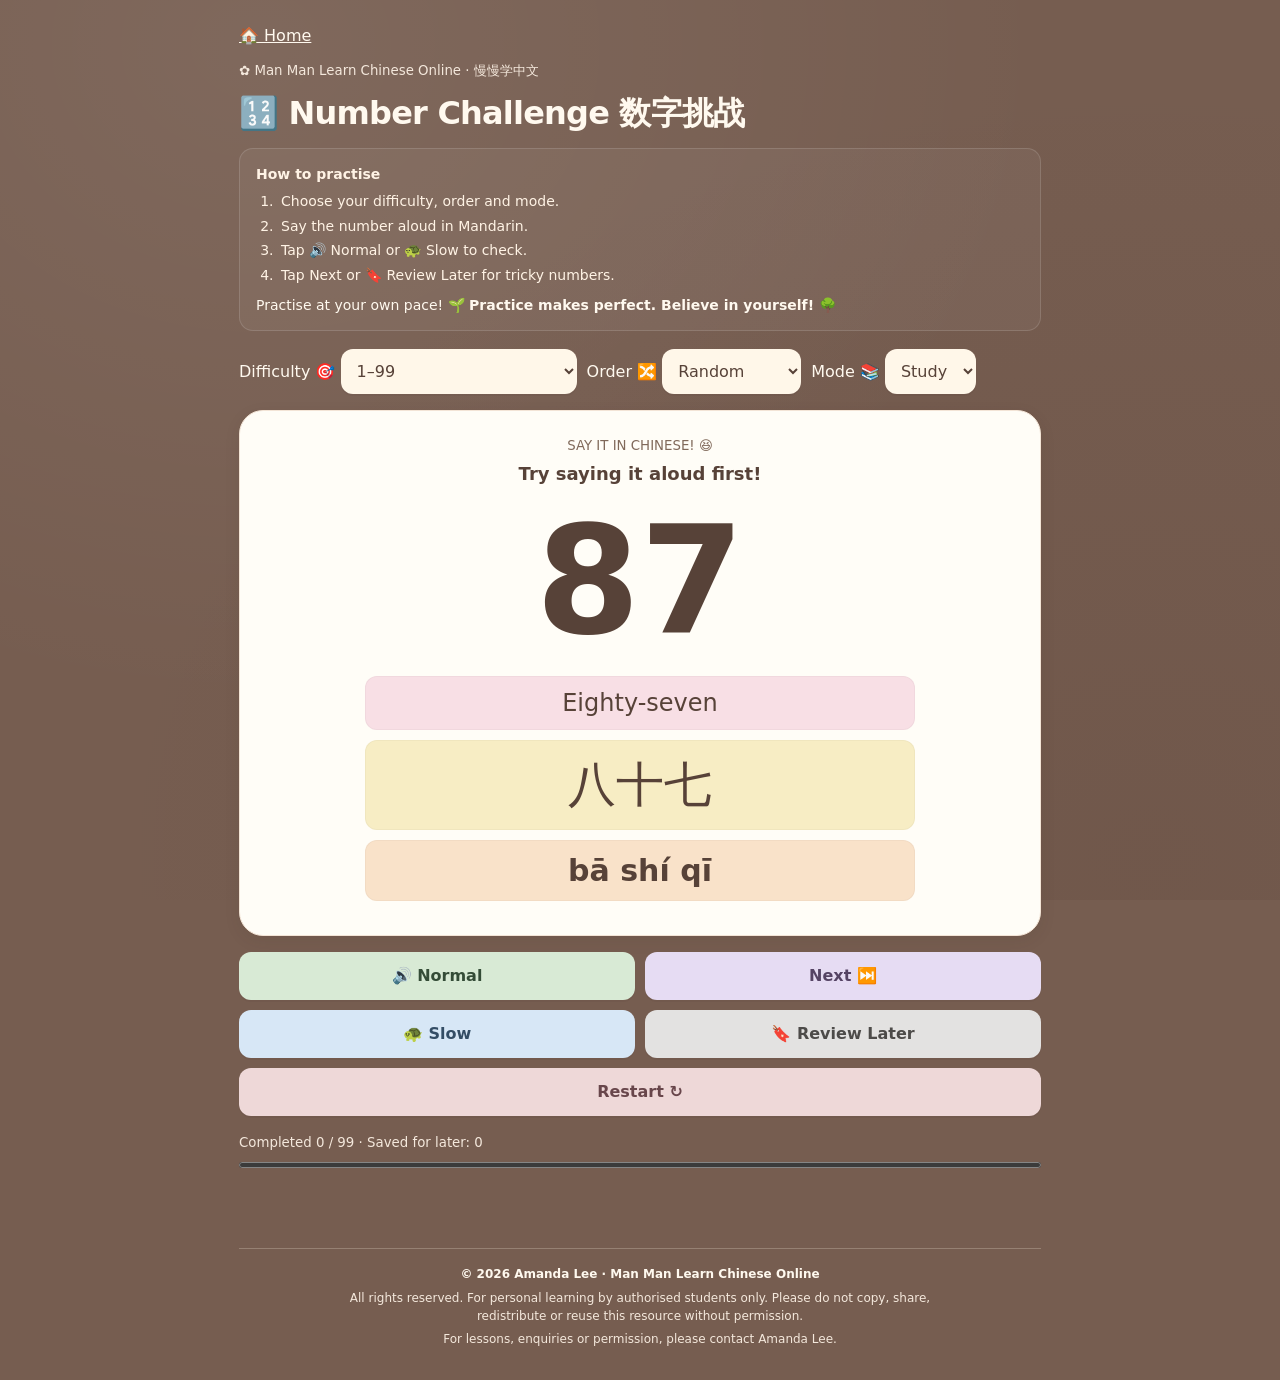
==== commit d93b0c70: "Use full class and website name Man Man Learn Chinese Online" ====
--- a/numbers.html
+++ b/numbers.html
@@ -1,4 +1,4 @@
-<!doctype html><html lang="en"><head><meta charset="utf-8"><meta name="viewport" content="width=device-width,initial-scale=1"><title>ManMan · Learn Chinese Online</title><style>*{box-sizing:border-box}body{margin:0;background:#765D50;color:#fff9ef;font:16px system-ui,sans-serif}main{max-width:850px;margin:auto;padding:24px}h1{margin:12px 0}p{line-height:1.5}select,button{font:inherit;border:0;border-radius:12px;padding:12px;color:#574238;background:#fff7e9}button{cursor:pointer;font-weight:700;min-height:48px}.controls,.actions{display:flex;flex-wrap:wrap;gap:10px;margin:16px 0;align-items:center}.card{background:#fffdf7;color:#574238;border-radius:24px;padding:24px;text-align:center}.number{font-size:clamp(80px,20vw,150px);font-weight:800;line-height:1.1;margin:12px}.hint{max-width:550px;margin:auto;display:grid;gap:10px}.hint div{padding:12px;border-radius:12px}.en{background:#f8dfe5;font-size:24px}.py{background:#f9e2c9;font-size:30px;font-weight:700}.zh{background:#f7edc4;font-size:48px}.actions button{flex:1 1 120px;background:#f6e5b9}.actions button.audio{background:#e6dcf3}small{color:#f4e8dc}[hidden]{display:none!important}#status{min-height:44px}button:focus-visible,select:focus-visible{outline:3px solid #f6e5b9}@media(max-width:600px){main{padding:15px}.controls label{flex:1 1 130px;display:flex;flex-direction:column;gap:5px}.controls select{width:100%}.card{padding:18px 12px}.actions button{flex:1 1 130px}.zh{font-size:clamp(32px,9vw,48px)}}#celebrate{position:fixed;inset:0;background:#49352de8;display:grid;place-items:center;z-index:10;padding:20px;overflow:hidden}#celebrate article{position:relative;z-index:2;text-align:center;background:#fffdf7;color:#574238;border-radius:24px;padding:32px;max-width:450px;width:100%;box-shadow:0 12px 40px #0004}#celebrate h2{font-size:clamp(24px,6vw,36px)}#celebrate button{background:#f6e5b9}.confetti{position:absolute;top:-20px;width:10px;height:16px;animation:fall 3s linear forwards;pointer-events:none}@keyframes fall{to{transform:translate(var(--drift),110vh) rotate(720deg)}}@media(prefers-reduced-motion:reduce){.confetti{display:none}}progress{width:100%;height:12px;accent-color:#f6e5b9;margin-top:8px}.actions .icon-button{font-size:26px;line-height:1;flex:0 1 76px;min-width:58px;min-height:52px}.actions #next{flex:1 1 140px}.actions #device{flex:1 1 100%}@media(max-width:420px){.actions{gap:8px}.actions .icon-button{flex:1 1 48px;min-width:48px}.actions #next{flex:1 1 100px}}.actions .icon-button{font-size:16px;line-height:1.35;flex:1 1 110px;min-width:98px;white-space:nowrap}.actions #next{flex:1 1 110px}@media(max-width:480px){.actions .icon-button,.actions #next{flex:1 1 calc(50% - 8px);min-width:0;font-size:15px}}.actions #later{flex:1 1 145px;background:#d7e7f6}.actions #later:disabled{opacity:.45;cursor:default}@media(max-width:480px){.actions #later{flex:1 1 calc(50% - 8px);min-width:0}}.practice-guide{border-top:1px solid #ffffff30;padding-top:16px;margin-top:8px;text-align:center;color:#f4e8dc;font-size:13px;line-height:1.6}.practice-guide strong{color:#fff9ef}.practice-guide p{margin:5px auto 0;max-width:550px}.actions #next{background:#d8ead5;color:#344c37}.actions #listen{background:#d7e7f6;color:#334d65}.actions #slow{background:#e6dcf3;color:#554364}.actions #later{background:#eed8d8;color:#68464b}.quick-guide{font-size:14px;line-height:1.6;margin:10px 0 18px;color:#fff3e5}.quick-guide p{margin:5px 0 0}.quick-guide .encourage{margin-top:9px;color:#fff9ef}.practice-guide{font-size:12px}.practice-guide p{max-width:650px}.practice-steps{margin:5px 0 0;padding-left:22px;line-height:1.6}.practice-steps li{padding-left:3px;margin:2px 0}.speak-prompt{font-size:clamp(15px,3.8vw,18px);font-weight:700;color:#574238;margin:6px 0 0}body{min-height:100vh;background-color:#765D50;background-image:radial-gradient(ellipse at 20% 5%,#ffffff12,transparent 55%),radial-gradient(ellipse at 90% 95%,#3c241b18,transparent 65%);background-attachment:fixed}main{padding-bottom:32px}h1{letter-spacing:-.025em}button,select{box-shadow:0 2px 0 #49352d16}button:focus-visible,select:focus-visible,a:focus-visible{outline:3px solid #fff2d6;outline-offset:3px}.card,.feature{border:1px solid #f3e4d6;box-shadow:0 5px 16px #39291e16}.hint div,.tile{border:1px solid #5742380a}.quick-guide{background:#ffffff0c;border:1px solid #ffffff22;border-radius:14px;padding:14px 16px}.practice-guide,footer{border-color:#fff5e53b}progress{accent-color:#f7edc4}::selection{background:#f9e2c9;color:#574238}.actions #restart{background:#eee5d9;flex:1 1 110px}.actions #restart:focus-visible{outline:3px solid #fff2d6}.practice-actions{display:grid;grid-template-columns:repeat(2,minmax(0,1fr));gap:10px;align-items:stretch}.practice-actions button,.practice-actions .icon-button{width:100%;min-width:0;white-space:normal;margin:0;min-height:48px;font-size:16px}.practice-actions #listen{grid-column:1;grid-row:1;background:#D8EAD5;color:#344C37}.practice-actions #next{grid-column:2;grid-row:1;background:#E6DCF3;color:#554364}.practice-actions #slow{grid-column:1;grid-row:2;background:#D7E7F6;color:#334D65}.practice-actions #later{grid-column:2;grid-row:2;background:#E3E2E1;color:#4D4B49}.practice-actions #show,.practice-actions #restart,.practice-actions #device,.practice-actions #backup{grid-column:1/-1}.practice-actions #show{background:#F7EDC4}.practice-actions #restart{background:#EED8D8;color:#68464B}.practice-actions #answerNormal{background:#D8EAD5}.practice-actions #answerSlow{background:#D7E7F6}</style></head><body><main><p style="margin:0 0 12px"><a href="/" style="color:#fff9ef">🏠 Home</a></p><small>✿ ManMan · Learn Chinese Online · 慢慢学中文</small><h1>🔢 Number Challenge 数字挑战</h1><section class="quick-guide" aria-label="How to practise"><strong>How to practise</strong><ol class="practice-steps"><li>Choose your difficulty, order and mode.</li><li>Say the number aloud in Mandarin.</li><li>Tap 🔊 Normal or 🐢 Slow to check.</li><li>Tap Next or 🔖 Review Later for tricky numbers.</li></ol><p class="encourage">Practise at your own pace! 🌱 <strong>Practice makes perfect. Believe in yourself! 🌳</strong></p></section><div class="controls"><label>Difficulty 🎯 <select id="range"><option value="1-10">1–10</option><option value="11-20">11–20</option><option value="1-50">1–50</option><option selected value="1-99">1–99</option><option value="tens">20–90 · Tens</option><option value="hundreds">100–900 · Hundreds</option><option value="thousands">1000–9000 · Thousands</option></select></label><label>Order 🔀 <select id="order"><option value="random">Random</option><option value="asc">Ascending</option><option value="desc">Descending</option></select></label><label>Mode 📚 <select id="mode"><option value="study">Study</option><option value="quiz">Quiz</option></select></label></div><section class="card"><small style="color:#80695a">SAY IT IN CHINESE! 😆</small><p class="speak-prompt">Try saying it aloud first!</p><div class="number" id="num"></div><div id="hint" class="hint"><div id="en" class="en"></div><div id="zh" class="zh" lang="zh-CN"></div><div id="py" class="py"></div><span id="variant"></span></div><p id="prompt" hidden>Say it first, then show the answer.</p></section><div class="actions practice-actions"><button class="audio icon-button" id="listen" aria-label="Listen at normal speed" title="Normal pronunciation">🔊 Normal</button><button id="next" aria-label="Next number">Next ⏭️</button><button class="audio icon-button" id="slow" aria-label="Listen at slow speed" title="Slow pronunciation">🐢 Slow</button><button class="icon-button" id="later" aria-label="Move this number to the end of the round" title="Review this number later">🔖 Review Later</button><button id="show" hidden>Show answer</button><button id="restart">Restart ↻</button><button id="device" hidden aria-label="Try alternative Mandarin audio">Try audio again 🔊</button></div><small id="progress" aria-live="polite"></small><progress id="bar" value="0" max="1" aria-label="Completed numbers"></progress><p id="status" role="status"></p><footer class="practice-guide"><strong>© 2026 Amanda Lee · ManMan Learn Chinese Online</strong><p>All rights reserved. For personal learning by authorised students only. Please do not copy, share, redistribute or reuse this resource without permission.</p><p>For lessons, enquiries or permission, please contact Amanda Lee.</p></footer></main><div id="celebrate" hidden role="dialog" aria-modal="true" aria-labelledby="winTitle"><article><div style="font-size:54px">🎉</div><h2 id="winTitle">你做到了！！You did it！🎉</h2><p id="winText"></p><button id="again">Start another round →</button></article></div><script>
+<!doctype html><html lang="en"><head><meta charset="utf-8"><meta name="viewport" content="width=device-width,initial-scale=1"><title>Man Man Learn Chinese Online</title><style>*{box-sizing:border-box}body{margin:0;background:#765D50;color:#fff9ef;font:16px system-ui,sans-serif}main{max-width:850px;margin:auto;padding:24px}h1{margin:12px 0}p{line-height:1.5}select,button{font:inherit;border:0;border-radius:12px;padding:12px;color:#574238;background:#fff7e9}button{cursor:pointer;font-weight:700;min-height:48px}.controls,.actions{display:flex;flex-wrap:wrap;gap:10px;margin:16px 0;align-items:center}.card{background:#fffdf7;color:#574238;border-radius:24px;padding:24px;text-align:center}.number{font-size:clamp(80px,20vw,150px);font-weight:800;line-height:1.1;margin:12px}.hint{max-width:550px;margin:auto;display:grid;gap:10px}.hint div{padding:12px;border-radius:12px}.en{background:#f8dfe5;font-size:24px}.py{background:#f9e2c9;font-size:30px;font-weight:700}.zh{background:#f7edc4;font-size:48px}.actions button{flex:1 1 120px;background:#f6e5b9}.actions button.audio{background:#e6dcf3}small{color:#f4e8dc}[hidden]{display:none!important}#status{min-height:44px}button:focus-visible,select:focus-visible{outline:3px solid #f6e5b9}@media(max-width:600px){main{padding:15px}.controls label{flex:1 1 130px;display:flex;flex-direction:column;gap:5px}.controls select{width:100%}.card{padding:18px 12px}.actions button{flex:1 1 130px}.zh{font-size:clamp(32px,9vw,48px)}}#celebrate{position:fixed;inset:0;background:#49352de8;display:grid;place-items:center;z-index:10;padding:20px;overflow:hidden}#celebrate article{position:relative;z-index:2;text-align:center;background:#fffdf7;color:#574238;border-radius:24px;padding:32px;max-width:450px;width:100%;box-shadow:0 12px 40px #0004}#celebrate h2{font-size:clamp(24px,6vw,36px)}#celebrate button{background:#f6e5b9}.confetti{position:absolute;top:-20px;width:10px;height:16px;animation:fall 3s linear forwards;pointer-events:none}@keyframes fall{to{transform:translate(var(--drift),110vh) rotate(720deg)}}@media(prefers-reduced-motion:reduce){.confetti{display:none}}progress{width:100%;height:12px;accent-color:#f6e5b9;margin-top:8px}.actions .icon-button{font-size:26px;line-height:1;flex:0 1 76px;min-width:58px;min-height:52px}.actions #next{flex:1 1 140px}.actions #device{flex:1 1 100%}@media(max-width:420px){.actions{gap:8px}.actions .icon-button{flex:1 1 48px;min-width:48px}.actions #next{flex:1 1 100px}}.actions .icon-button{font-size:16px;line-height:1.35;flex:1 1 110px;min-width:98px;white-space:nowrap}.actions #next{flex:1 1 110px}@media(max-width:480px){.actions .icon-button,.actions #next{flex:1 1 calc(50% - 8px);min-width:0;font-size:15px}}.actions #later{flex:1 1 145px;background:#d7e7f6}.actions #later:disabled{opacity:.45;cursor:default}@media(max-width:480px){.actions #later{flex:1 1 calc(50% - 8px);min-width:0}}.practice-guide{border-top:1px solid #ffffff30;padding-top:16px;margin-top:8px;text-align:center;color:#f4e8dc;font-size:13px;line-height:1.6}.practice-guide strong{color:#fff9ef}.practice-guide p{margin:5px auto 0;max-width:550px}.actions #next{background:#d8ead5;color:#344c37}.actions #listen{background:#d7e7f6;color:#334d65}.actions #slow{background:#e6dcf3;color:#554364}.actions #later{background:#eed8d8;color:#68464b}.quick-guide{font-size:14px;line-height:1.6;margin:10px 0 18px;color:#fff3e5}.quick-guide p{margin:5px 0 0}.quick-guide .encourage{margin-top:9px;color:#fff9ef}.practice-guide{font-size:12px}.practice-guide p{max-width:650px}.practice-steps{margin:5px 0 0;padding-left:22px;line-height:1.6}.practice-steps li{padding-left:3px;margin:2px 0}.speak-prompt{font-size:clamp(15px,3.8vw,18px);font-weight:700;color:#574238;margin:6px 0 0}body{min-height:100vh;background-color:#765D50;background-image:radial-gradient(ellipse at 20% 5%,#ffffff12,transparent 55%),radial-gradient(ellipse at 90% 95%,#3c241b18,transparent 65%);background-attachment:fixed}main{padding-bottom:32px}h1{letter-spacing:-.025em}button,select{box-shadow:0 2px 0 #49352d16}button:focus-visible,select:focus-visible,a:focus-visible{outline:3px solid #fff2d6;outline-offset:3px}.card,.feature{border:1px solid #f3e4d6;box-shadow:0 5px 16px #39291e16}.hint div,.tile{border:1px solid #5742380a}.quick-guide{background:#ffffff0c;border:1px solid #ffffff22;border-radius:14px;padding:14px 16px}.practice-guide,footer{border-color:#fff5e53b}progress{accent-color:#f7edc4}::selection{background:#f9e2c9;color:#574238}.actions #restart{background:#eee5d9;flex:1 1 110px}.actions #restart:focus-visible{outline:3px solid #fff2d6}.practice-actions{display:grid;grid-template-columns:repeat(2,minmax(0,1fr));gap:10px;align-items:stretch}.practice-actions button,.practice-actions .icon-button{width:100%;min-width:0;white-space:normal;margin:0;min-height:48px;font-size:16px}.practice-actions #listen{grid-column:1;grid-row:1;background:#D8EAD5;color:#344C37}.practice-actions #next{grid-column:2;grid-row:1;background:#E6DCF3;color:#554364}.practice-actions #slow{grid-column:1;grid-row:2;background:#D7E7F6;color:#334D65}.practice-actions #later{grid-column:2;grid-row:2;background:#E3E2E1;color:#4D4B49}.practice-actions #show,.practice-actions #restart,.practice-actions #device,.practice-actions #backup{grid-column:1/-1}.practice-actions #show{background:#F7EDC4}.practice-actions #restart{background:#EED8D8;color:#68464B}.practice-actions #answerNormal{background:#D8EAD5}.practice-actions #answerSlow{background:#D7E7F6}</style></head><body><main><p style="margin:0 0 12px"><a href="/" style="color:#fff9ef">🏠 Home</a></p><small>✿ Man Man Learn Chinese Online · 慢慢学中文</small><h1>🔢 Number Challenge 数字挑战</h1><section class="quick-guide" aria-label="How to practise"><strong>How to practise</strong><ol class="practice-steps"><li>Choose your difficulty, order and mode.</li><li>Say the number aloud in Mandarin.</li><li>Tap 🔊 Normal or 🐢 Slow to check.</li><li>Tap Next or 🔖 Review Later for tricky numbers.</li></ol><p class="encourage">Practise at your own pace! 🌱 <strong>Practice makes perfect. Believe in yourself! 🌳</strong></p></section><div class="controls"><label>Difficulty 🎯 <select id="range"><option value="1-10">1–10</option><option value="11-20">11–20</option><option value="1-50">1–50</option><option selected value="1-99">1–99</option><option value="tens">20–90 · Tens</option><option value="hundreds">100–900 · Hundreds</option><option value="thousands">1000–9000 · Thousands</option></select></label><label>Order 🔀 <select id="order"><option value="random">Random</option><option value="asc">Ascending</option><option value="desc">Descending</option></select></label><label>Mode 📚 <select id="mode"><option value="study">Study</option><option value="quiz">Quiz</option></select></label></div><section class="card"><small style="color:#80695a">SAY IT IN CHINESE! 😆</small><p class="speak-prompt">Try saying it aloud first!</p><div class="number" id="num"></div><div id="hint" class="hint"><div id="en" class="en"></div><div id="zh" class="zh" lang="zh-CN"></div><div id="py" class="py"></div><span id="variant"></span></div><p id="prompt" hidden>Say it first, then show the answer.</p></section><div class="actions practice-actions"><button class="audio icon-button" id="listen" aria-label="Listen at normal speed" title="Normal pronunciation">🔊 Normal</button><button id="next" aria-label="Next number">Next ⏭️</button><button class="audio icon-button" id="slow" aria-label="Listen at slow speed" title="Slow pronunciation">🐢 Slow</button><button class="icon-button" id="later" aria-label="Move this number to the end of the round" title="Review this number later">🔖 Review Later</button><button id="show" hidden>Show answer</button><button id="restart">Restart ↻</button><button id="device" hidden aria-label="Try alternative Mandarin audio">Try audio again 🔊</button></div><small id="progress" aria-live="polite"></small><progress id="bar" value="0" max="1" aria-label="Completed numbers"></progress><p id="status" role="status"></p><footer class="practice-guide"><strong>© 2026 Amanda Lee · Man Man Learn Chinese Online</strong><p>All rights reserved. For personal learning by authorised students only. Please do not copy, share, redistribute or reuse this resource without permission.</p><p>For lessons, enquiries or permission, please contact Amanda Lee.</p></footer></main><div id="celebrate" hidden role="dialog" aria-modal="true" aria-labelledby="winTitle"><article><div style="font-size:54px">🎉</div><h2 id="winTitle">你做到了！！You did it！🎉</h2><p id="winText"></p><button id="again">Start another round →</button></article></div><script>
 const $=id=>document.getElementById(id), chars=['','一','二','三','四','五','六','七','八','九'], pins=['','yī','èr','sān','sì','wǔ','liù','qī','bā','jiǔ'], ones=['','one','two','three','four','five','six','seven','eight','nine'], teens=['ten','eleven','twelve','thirteen','fourteen','fifteen','sixteen','seventeen','eighteen','nineteen'], tens=['','','twenty','thirty','forty','fifty','sixty','seventy','eighty','ninety'];
 function data(n){let h,p,e,v='';if(n<10){h=chars[n];p=pins[n];e=ones[n]}else if(n<20){h='十'+chars[n%10];p='shí'+(n%10?' '+pins[n%10]:'');e=teens[n-10]}else if(n<100){let a=Math.floor(n/10),b=n%10;h=chars[a]+'十'+chars[b];p=pins[a]+' shí'+(b?' '+pins[b]:'');e=tens[a]+(b?'-'+ones[b]:'')}else{let k=n>=1000?1000:100,a=n/k,u=k===1000?'千':'百',s=k===1000?'qiān':'bǎi';h=(a===2?'两':chars[a])+u;p=(a===1?'yì':a===2?'liǎng':pins[a])+' '+s;e=ones[a]+(k===1000?' thousand':' hundred');if(a===2)v='Also correct: '+e+' — 二'+u+' (èr '+s+')'}return {h,p,e:e[0].toUpperCase()+e.slice(1),v}}
 let queue=[],i=0,n=1,reveal=true,last=1,token=0,utter,finished=false;const deferred=new Set();const audio=new Audio();audio.preload='none';
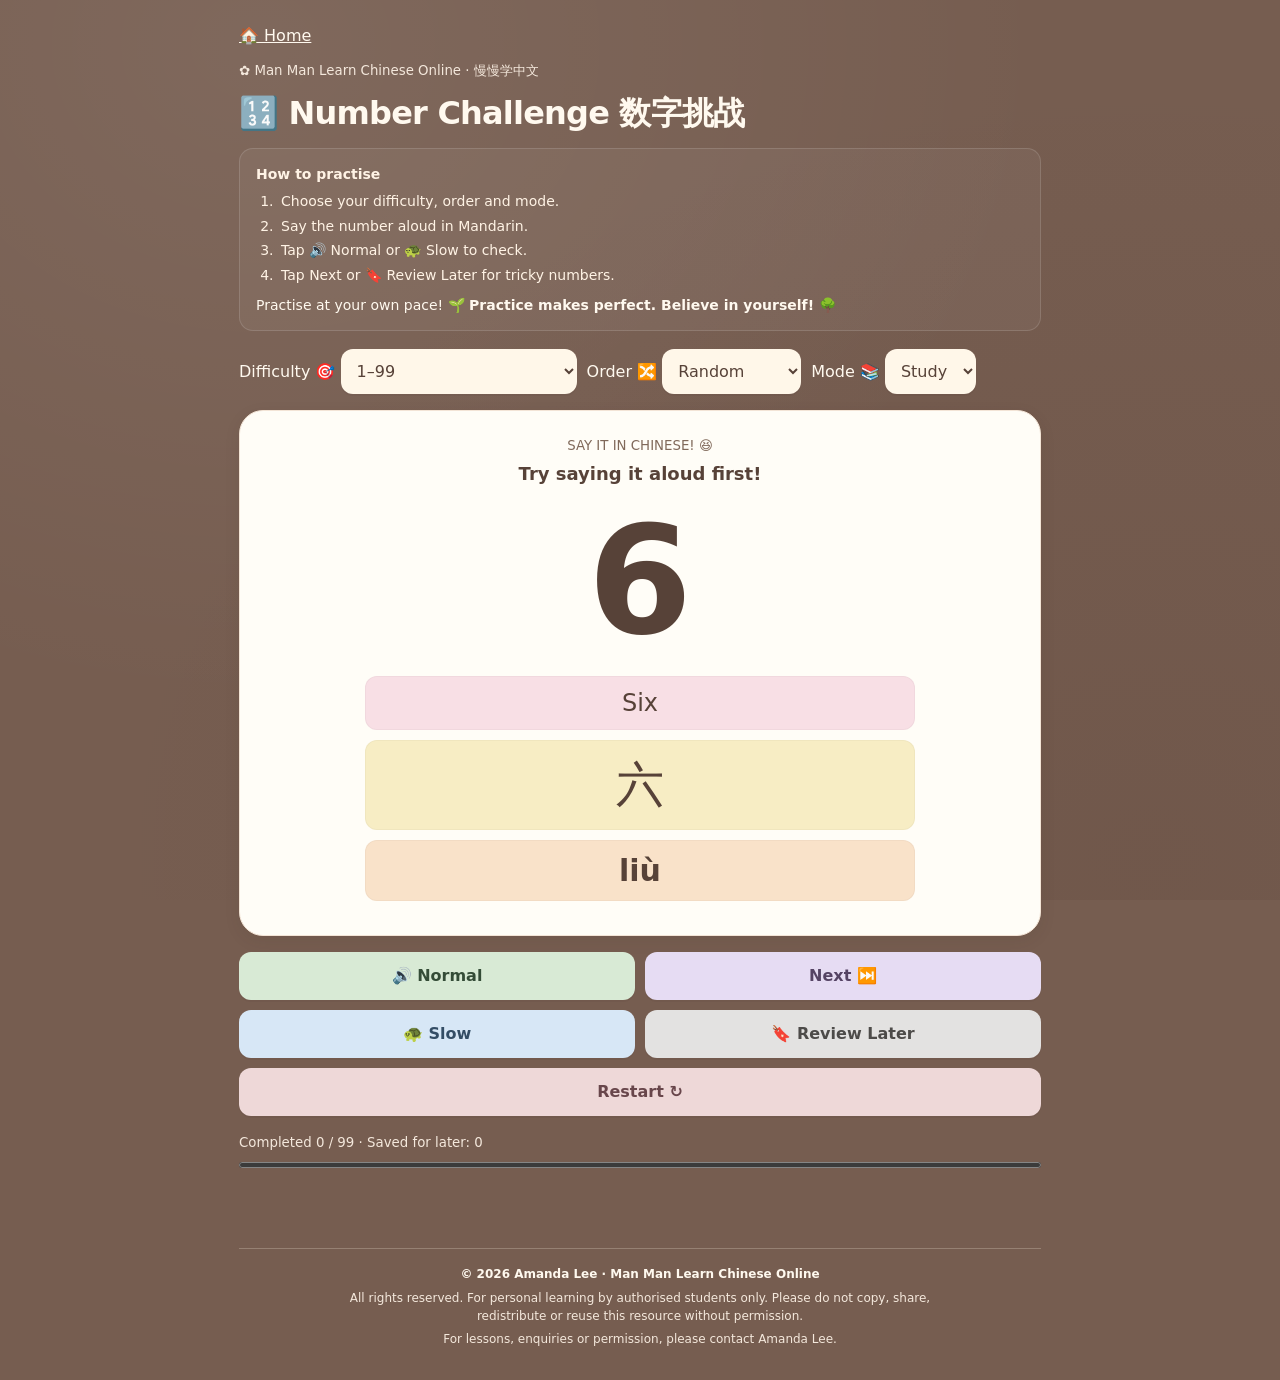
==== commit 1a611721: "Apply shared permanent theme to Number Challenge" ====
--- a/numbers.html
+++ b/numbers.html
@@ -1,4 +1,4 @@
-<!doctype html><html lang="en"><head><meta charset="utf-8"><meta name="viewport" content="width=device-width,initial-scale=1"><title>Man Man Learn Chinese Online</title><style>*{box-sizing:border-box}body{margin:0;background:#765D50;color:#fff9ef;font:16px system-ui,sans-serif}main{max-width:850px;margin:auto;padding:24px}h1{margin:12px 0}p{line-height:1.5}select,button{font:inherit;border:0;border-radius:12px;padding:12px;color:#574238;background:#fff7e9}button{cursor:pointer;font-weight:700;min-height:48px}.controls,.actions{display:flex;flex-wrap:wrap;gap:10px;margin:16px 0;align-items:center}.card{background:#fffdf7;color:#574238;border-radius:24px;padding:24px;text-align:center}.number{font-size:clamp(80px,20vw,150px);font-weight:800;line-height:1.1;margin:12px}.hint{max-width:550px;margin:auto;display:grid;gap:10px}.hint div{padding:12px;border-radius:12px}.en{background:#f8dfe5;font-size:24px}.py{background:#f9e2c9;font-size:30px;font-weight:700}.zh{background:#f7edc4;font-size:48px}.actions button{flex:1 1 120px;background:#f6e5b9}.actions button.audio{background:#e6dcf3}small{color:#f4e8dc}[hidden]{display:none!important}#status{min-height:44px}button:focus-visible,select:focus-visible{outline:3px solid #f6e5b9}@media(max-width:600px){main{padding:15px}.controls label{flex:1 1 130px;display:flex;flex-direction:column;gap:5px}.controls select{width:100%}.card{padding:18px 12px}.actions button{flex:1 1 130px}.zh{font-size:clamp(32px,9vw,48px)}}#celebrate{position:fixed;inset:0;background:#49352de8;display:grid;place-items:center;z-index:10;padding:20px;overflow:hidden}#celebrate article{position:relative;z-index:2;text-align:center;background:#fffdf7;color:#574238;border-radius:24px;padding:32px;max-width:450px;width:100%;box-shadow:0 12px 40px #0004}#celebrate h2{font-size:clamp(24px,6vw,36px)}#celebrate button{background:#f6e5b9}.confetti{position:absolute;top:-20px;width:10px;height:16px;animation:fall 3s linear forwards;pointer-events:none}@keyframes fall{to{transform:translate(var(--drift),110vh) rotate(720deg)}}@media(prefers-reduced-motion:reduce){.confetti{display:none}}progress{width:100%;height:12px;accent-color:#f6e5b9;margin-top:8px}.actions .icon-button{font-size:26px;line-height:1;flex:0 1 76px;min-width:58px;min-height:52px}.actions #next{flex:1 1 140px}.actions #device{flex:1 1 100%}@media(max-width:420px){.actions{gap:8px}.actions .icon-button{flex:1 1 48px;min-width:48px}.actions #next{flex:1 1 100px}}.actions .icon-button{font-size:16px;line-height:1.35;flex:1 1 110px;min-width:98px;white-space:nowrap}.actions #next{flex:1 1 110px}@media(max-width:480px){.actions .icon-button,.actions #next{flex:1 1 calc(50% - 8px);min-width:0;font-size:15px}}.actions #later{flex:1 1 145px;background:#d7e7f6}.actions #later:disabled{opacity:.45;cursor:default}@media(max-width:480px){.actions #later{flex:1 1 calc(50% - 8px);min-width:0}}.practice-guide{border-top:1px solid #ffffff30;padding-top:16px;margin-top:8px;text-align:center;color:#f4e8dc;font-size:13px;line-height:1.6}.practice-guide strong{color:#fff9ef}.practice-guide p{margin:5px auto 0;max-width:550px}.actions #next{background:#d8ead5;color:#344c37}.actions #listen{background:#d7e7f6;color:#334d65}.actions #slow{background:#e6dcf3;color:#554364}.actions #later{background:#eed8d8;color:#68464b}.quick-guide{font-size:14px;line-height:1.6;margin:10px 0 18px;color:#fff3e5}.quick-guide p{margin:5px 0 0}.quick-guide .encourage{margin-top:9px;color:#fff9ef}.practice-guide{font-size:12px}.practice-guide p{max-width:650px}.practice-steps{margin:5px 0 0;padding-left:22px;line-height:1.6}.practice-steps li{padding-left:3px;margin:2px 0}.speak-prompt{font-size:clamp(15px,3.8vw,18px);font-weight:700;color:#574238;margin:6px 0 0}body{min-height:100vh;background-color:#765D50;background-image:radial-gradient(ellipse at 20% 5%,#ffffff12,transparent 55%),radial-gradient(ellipse at 90% 95%,#3c241b18,transparent 65%);background-attachment:fixed}main{padding-bottom:32px}h1{letter-spacing:-.025em}button,select{box-shadow:0 2px 0 #49352d16}button:focus-visible,select:focus-visible,a:focus-visible{outline:3px solid #fff2d6;outline-offset:3px}.card,.feature{border:1px solid #f3e4d6;box-shadow:0 5px 16px #39291e16}.hint div,.tile{border:1px solid #5742380a}.quick-guide{background:#ffffff0c;border:1px solid #ffffff22;border-radius:14px;padding:14px 16px}.practice-guide,footer{border-color:#fff5e53b}progress{accent-color:#f7edc4}::selection{background:#f9e2c9;color:#574238}.actions #restart{background:#eee5d9;flex:1 1 110px}.actions #restart:focus-visible{outline:3px solid #fff2d6}.practice-actions{display:grid;grid-template-columns:repeat(2,minmax(0,1fr));gap:10px;align-items:stretch}.practice-actions button,.practice-actions .icon-button{width:100%;min-width:0;white-space:normal;margin:0;min-height:48px;font-size:16px}.practice-actions #listen{grid-column:1;grid-row:1;background:#D8EAD5;color:#344C37}.practice-actions #next{grid-column:2;grid-row:1;background:#E6DCF3;color:#554364}.practice-actions #slow{grid-column:1;grid-row:2;background:#D7E7F6;color:#334D65}.practice-actions #later{grid-column:2;grid-row:2;background:#E3E2E1;color:#4D4B49}.practice-actions #show,.practice-actions #restart,.practice-actions #device,.practice-actions #backup{grid-column:1/-1}.practice-actions #show{background:#F7EDC4}.practice-actions #restart{background:#EED8D8;color:#68464B}.practice-actions #answerNormal{background:#D8EAD5}.practice-actions #answerSlow{background:#D7E7F6}</style></head><body><main><p style="margin:0 0 12px"><a href="/" style="color:#fff9ef">🏠 Home</a></p><small>✿ Man Man Learn Chinese Online · 慢慢学中文</small><h1>🔢 Number Challenge 数字挑战</h1><section class="quick-guide" aria-label="How to practise"><strong>How to practise</strong><ol class="practice-steps"><li>Choose your difficulty, order and mode.</li><li>Say the number aloud in Mandarin.</li><li>Tap 🔊 Normal or 🐢 Slow to check.</li><li>Tap Next or 🔖 Review Later for tricky numbers.</li></ol><p class="encourage">Practise at your own pace! 🌱 <strong>Practice makes perfect. Believe in yourself! 🌳</strong></p></section><div class="controls"><label>Difficulty 🎯 <select id="range"><option value="1-10">1–10</option><option value="11-20">11–20</option><option value="1-50">1–50</option><option selected value="1-99">1–99</option><option value="tens">20–90 · Tens</option><option value="hundreds">100–900 · Hundreds</option><option value="thousands">1000–9000 · Thousands</option></select></label><label>Order 🔀 <select id="order"><option value="random">Random</option><option value="asc">Ascending</option><option value="desc">Descending</option></select></label><label>Mode 📚 <select id="mode"><option value="study">Study</option><option value="quiz">Quiz</option></select></label></div><section class="card"><small style="color:#80695a">SAY IT IN CHINESE! 😆</small><p class="speak-prompt">Try saying it aloud first!</p><div class="number" id="num"></div><div id="hint" class="hint"><div id="en" class="en"></div><div id="zh" class="zh" lang="zh-CN"></div><div id="py" class="py"></div><span id="variant"></span></div><p id="prompt" hidden>Say it first, then show the answer.</p></section><div class="actions practice-actions"><button class="audio icon-button" id="listen" aria-label="Listen at normal speed" title="Normal pronunciation">🔊 Normal</button><button id="next" aria-label="Next number">Next ⏭️</button><button class="audio icon-button" id="slow" aria-label="Listen at slow speed" title="Slow pronunciation">🐢 Slow</button><button class="icon-button" id="later" aria-label="Move this number to the end of the round" title="Review this number later">🔖 Review Later</button><button id="show" hidden>Show answer</button><button id="restart">Restart ↻</button><button id="device" hidden aria-label="Try alternative Mandarin audio">Try audio again 🔊</button></div><small id="progress" aria-live="polite"></small><progress id="bar" value="0" max="1" aria-label="Completed numbers"></progress><p id="status" role="status"></p><footer class="practice-guide"><strong>© 2026 Amanda Lee · Man Man Learn Chinese Online</strong><p>All rights reserved. For personal learning by authorised students only. Please do not copy, share, redistribute or reuse this resource without permission.</p><p>For lessons, enquiries or permission, please contact Amanda Lee.</p></footer></main><div id="celebrate" hidden role="dialog" aria-modal="true" aria-labelledby="winTitle"><article><div style="font-size:54px">🎉</div><h2 id="winTitle">你做到了！！You did it！🎉</h2><p id="winText"></p><button id="again">Start another round →</button></article></div><script>
+<!doctype html><html lang="en"><head><meta charset="utf-8"><meta name="viewport" content="width=device-width,initial-scale=1"><title>Man Man Learn Chinese Online</title><style>*{box-sizing:border-box}body{margin:0;background:#765D50;color:#fff9ef;font:16px system-ui,sans-serif}main{max-width:850px;margin:auto;padding:24px}h1{margin:12px 0}p{line-height:1.5}select,button{font:inherit;border:0;border-radius:12px;padding:12px;color:#574238;background:#fff7e9}button{cursor:pointer;font-weight:700;min-height:48px}.controls,.actions{display:flex;flex-wrap:wrap;gap:10px;margin:16px 0;align-items:center}.card{background:#fffdf7;color:#574238;border-radius:24px;padding:24px;text-align:center}.number{font-size:clamp(80px,20vw,150px);font-weight:800;line-height:1.1;margin:12px}.hint{max-width:550px;margin:auto;display:grid;gap:10px}.hint div{padding:12px;border-radius:12px}.en{background:#f8dfe5;font-size:24px}.py{background:#f9e2c9;font-size:30px;font-weight:700}.zh{background:#f7edc4;font-size:48px}.actions button{flex:1 1 120px;background:#f6e5b9}.actions button.audio{background:#e6dcf3}small{color:#f4e8dc}[hidden]{display:none!important}#status{min-height:44px}button:focus-visible,select:focus-visible{outline:3px solid #f6e5b9}@media(max-width:600px){main{padding:15px}.controls label{flex:1 1 130px;display:flex;flex-direction:column;gap:5px}.controls select{width:100%}.card{padding:18px 12px}.actions button{flex:1 1 130px}.zh{font-size:clamp(32px,9vw,48px)}}#celebrate{position:fixed;inset:0;background:#49352de8;display:grid;place-items:center;z-index:10;padding:20px;overflow:hidden}#celebrate article{position:relative;z-index:2;text-align:center;background:#fffdf7;color:#574238;border-radius:24px;padding:32px;max-width:450px;width:100%;box-shadow:0 12px 40px #0004}#celebrate h2{font-size:clamp(24px,6vw,36px)}#celebrate button{background:#f6e5b9}.confetti{position:absolute;top:-20px;width:10px;height:16px;animation:fall 3s linear forwards;pointer-events:none}@keyframes fall{to{transform:translate(var(--drift),110vh) rotate(720deg)}}@media(prefers-reduced-motion:reduce){.confetti{display:none}}progress{width:100%;height:12px;accent-color:#f6e5b9;margin-top:8px}.actions .icon-button{font-size:26px;line-height:1;flex:0 1 76px;min-width:58px;min-height:52px}.actions #next{flex:1 1 140px}.actions #device{flex:1 1 100%}@media(max-width:420px){.actions{gap:8px}.actions .icon-button{flex:1 1 48px;min-width:48px}.actions #next{flex:1 1 100px}}.actions .icon-button{font-size:16px;line-height:1.35;flex:1 1 110px;min-width:98px;white-space:nowrap}.actions #next{flex:1 1 110px}@media(max-width:480px){.actions .icon-button,.actions #next{flex:1 1 calc(50% - 8px);min-width:0;font-size:15px}}.actions #later{flex:1 1 145px;background:#d7e7f6}.actions #later:disabled{opacity:.45;cursor:default}@media(max-width:480px){.actions #later{flex:1 1 calc(50% - 8px);min-width:0}}.practice-guide{border-top:1px solid #ffffff30;padding-top:16px;margin-top:8px;text-align:center;color:#f4e8dc;font-size:13px;line-height:1.6}.practice-guide strong{color:#fff9ef}.practice-guide p{margin:5px auto 0;max-width:550px}.actions #next{background:#d8ead5;color:#344c37}.actions #listen{background:#d7e7f6;color:#334d65}.actions #slow{background:#e6dcf3;color:#554364}.actions #later{background:#eed8d8;color:#68464b}.quick-guide{font-size:14px;line-height:1.6;margin:10px 0 18px;color:#fff3e5}.quick-guide p{margin:5px 0 0}.quick-guide .encourage{margin-top:9px;color:#fff9ef}.practice-guide{font-size:12px}.practice-guide p{max-width:650px}.practice-steps{margin:5px 0 0;padding-left:22px;line-height:1.6}.practice-steps li{padding-left:3px;margin:2px 0}.speak-prompt{font-size:clamp(15px,3.8vw,18px);font-weight:700;color:#574238;margin:6px 0 0}body{min-height:100vh;background-color:#765D50;background-image:radial-gradient(ellipse at 20% 5%,#ffffff12,transparent 55%),radial-gradient(ellipse at 90% 95%,#3c241b18,transparent 65%);background-attachment:fixed}main{padding-bottom:32px}h1{letter-spacing:-.025em}button,select{box-shadow:0 2px 0 #49352d16}button:focus-visible,select:focus-visible,a:focus-visible{outline:3px solid #fff2d6;outline-offset:3px}.card,.feature{border:1px solid #f3e4d6;box-shadow:0 5px 16px #39291e16}.hint div,.tile{border:1px solid #5742380a}.quick-guide{background:#ffffff0c;border:1px solid #ffffff22;border-radius:14px;padding:14px 16px}.practice-guide,footer{border-color:#fff5e53b}progress{accent-color:#f7edc4}::selection{background:#f9e2c9;color:#574238}.actions #restart{background:#eee5d9;flex:1 1 110px}.actions #restart:focus-visible{outline:3px solid #fff2d6}.practice-actions{display:grid;grid-template-columns:repeat(2,minmax(0,1fr));gap:10px;align-items:stretch}.practice-actions button,.practice-actions .icon-button{width:100%;min-width:0;white-space:normal;margin:0;min-height:48px;font-size:16px}.practice-actions #listen{grid-column:1;grid-row:1;background:#D8EAD5;color:#344C37}.practice-actions #next{grid-column:2;grid-row:1;background:#E6DCF3;color:#554364}.practice-actions #slow{grid-column:1;grid-row:2;background:#D7E7F6;color:#334D65}.practice-actions #later{grid-column:2;grid-row:2;background:#E3E2E1;color:#4D4B49}.practice-actions #show,.practice-actions #restart,.practice-actions #device,.practice-actions #backup{grid-column:1/-1}.practice-actions #show{background:#F7EDC4}.practice-actions #restart{background:#EED8D8;color:#68464B}.practice-actions #answerNormal{background:#D8EAD5}.practice-actions #answerSlow{background:#D7E7F6}</style><link rel="stylesheet" href="/theme.css"></head><body><main><p style="margin:0 0 12px"><a href="/" style="color:#fff9ef">🏠 Home</a></p><small>✿ Man Man Learn Chinese Online · 慢慢学中文</small><h1>🔢 Number Challenge 数字挑战</h1><section class="quick-guide" aria-label="How to practise"><strong>How to practise</strong><ol class="practice-steps"><li>Choose your difficulty, order and mode.</li><li>Say the number aloud in Mandarin.</li><li>Tap 🔊 Normal or 🐢 Slow to check.</li><li>Tap Next or 🔖 Review Later for tricky numbers.</li></ol><p class="encourage">Practise at your own pace! 🌱 <strong>Practice makes perfect. Believe in yourself! 🌳</strong></p></section><div class="controls"><label>Difficulty 🎯 <select id="range"><option value="1-10">1–10</option><option value="11-20">11–20</option><option value="1-50">1–50</option><option selected value="1-99">1–99</option><option value="tens">20–90 · Tens</option><option value="hundreds">100–900 · Hundreds</option><option value="thousands">1000–9000 · Thousands</option></select></label><label>Order 🔀 <select id="order"><option value="random">Random</option><option value="asc">Ascending</option><option value="desc">Descending</option></select></label><label>Mode 📚 <select id="mode"><option value="study">Study</option><option value="quiz">Quiz</option></select></label></div><section class="card"><small style="color:#80695a">SAY IT IN CHINESE! 😆</small><p class="speak-prompt">Try saying it aloud first!</p><div class="number" id="num"></div><div id="hint" class="hint"><div id="en" class="en"></div><div id="zh" class="zh" lang="zh-CN"></div><div id="py" class="py"></div><span id="variant"></span></div><p id="prompt" hidden>Say it first, then show the answer.</p></section><div class="actions practice-actions"><button class="audio icon-button" id="listen" aria-label="Listen at normal speed" title="Normal pronunciation">🔊 Normal</button><button id="next" aria-label="Next number">Next ⏭️</button><button class="audio icon-button" id="slow" aria-label="Listen at slow speed" title="Slow pronunciation">🐢 Slow</button><button class="icon-button" id="later" aria-label="Move this number to the end of the round" title="Review this number later">🔖 Review Later</button><button id="show" hidden>Show answer</button><button id="restart">Restart ↻</button><button id="device" hidden aria-label="Try alternative Mandarin audio">Try audio again 🔊</button></div><small id="progress" aria-live="polite"></small><progress id="bar" value="0" max="1" aria-label="Completed numbers"></progress><p id="status" role="status"></p><footer class="practice-guide"><strong>© 2026 Amanda Lee · Man Man Learn Chinese Online</strong><p>All rights reserved. For personal learning by authorised students only. Please do not copy, share, redistribute or reuse this resource without permission.</p><p>For lessons, enquiries or permission, please contact Amanda Lee.</p></footer></main><div id="celebrate" hidden role="dialog" aria-modal="true" aria-labelledby="winTitle"><article><div style="font-size:54px">🎉</div><h2 id="winTitle">你做到了！！You did it！🎉</h2><p id="winText"></p><button id="again">Start another round →</button></article></div><script>
 const $=id=>document.getElementById(id), chars=['','一','二','三','四','五','六','七','八','九'], pins=['','yī','èr','sān','sì','wǔ','liù','qī','bā','jiǔ'], ones=['','one','two','three','four','five','six','seven','eight','nine'], teens=['ten','eleven','twelve','thirteen','fourteen','fifteen','sixteen','seventeen','eighteen','nineteen'], tens=['','','twenty','thirty','forty','fifty','sixty','seventy','eighty','ninety'];
 function data(n){let h,p,e,v='';if(n<10){h=chars[n];p=pins[n];e=ones[n]}else if(n<20){h='十'+chars[n%10];p='shí'+(n%10?' '+pins[n%10]:'');e=teens[n-10]}else if(n<100){let a=Math.floor(n/10),b=n%10;h=chars[a]+'十'+chars[b];p=pins[a]+' shí'+(b?' '+pins[b]:'');e=tens[a]+(b?'-'+ones[b]:'')}else{let k=n>=1000?1000:100,a=n/k,u=k===1000?'千':'百',s=k===1000?'qiān':'bǎi';h=(a===2?'两':chars[a])+u;p=(a===1?'yì':a===2?'liǎng':pins[a])+' '+s;e=ones[a]+(k===1000?' thousand':' hundred');if(a===2)v='Also correct: '+e+' — 二'+u+' (èr '+s+')'}return {h,p,e:e[0].toUpperCase()+e.slice(1),v}}
 let queue=[],i=0,n=1,reveal=true,last=1,token=0,utter,finished=false;const deferred=new Set();const audio=new Audio();audio.preload='none';
--- a/theme.css
+++ b/theme.css
@@ -0,0 +1 @@
+:root{--board:#765D50;--cream:#FFFDF7;--ink:#574238;--english:#F8DFE5;--chinese:#F7EDC4;--pinyin:#F9E2C9;--normal:#D8EAD5;--slow:#D7E7F6;--next:#E6DCF3;--review:#E3E2E1;--restart:#EED8D8}body{background-color:var(--board);color:#fff9ef}.card,.feature{background:var(--cream);color:var(--ink)}.en{background:var(--english)}.zh{background:var(--chinese)}.py{background:var(--pinyin);font-weight:700}.practice-actions{display:grid;grid-template-columns:repeat(2,minmax(0,1fr));gap:10px;align-items:stretch}.practice-actions button,.practice-actions .icon-button{width:100%;min-width:0;min-height:48px;white-space:normal;margin:0;font-size:16px}.practice-actions #normal,.practice-actions #listen{grid-column:1;grid-row:1;background:var(--normal);color:#344C37}.practice-actions #next{grid-column:2;grid-row:1;background:var(--next);color:#554364}.practice-actions #slow{grid-column:1;grid-row:2;background:var(--slow);color:#334D65}.practice-actions #later{grid-column:2;grid-row:2;background:var(--review);color:#4D4B49}.practice-actions #restart{grid-column:1/-1;background:var(--restart);color:#68464B}.practice-actions #show,.practice-actions #backup,.practice-actions #device{grid-column:1/-1}.practice-actions #answerNormal{background:var(--normal)}.practice-actions #answerSlow{background:var(--slow)}[hidden]{display:none!important}
